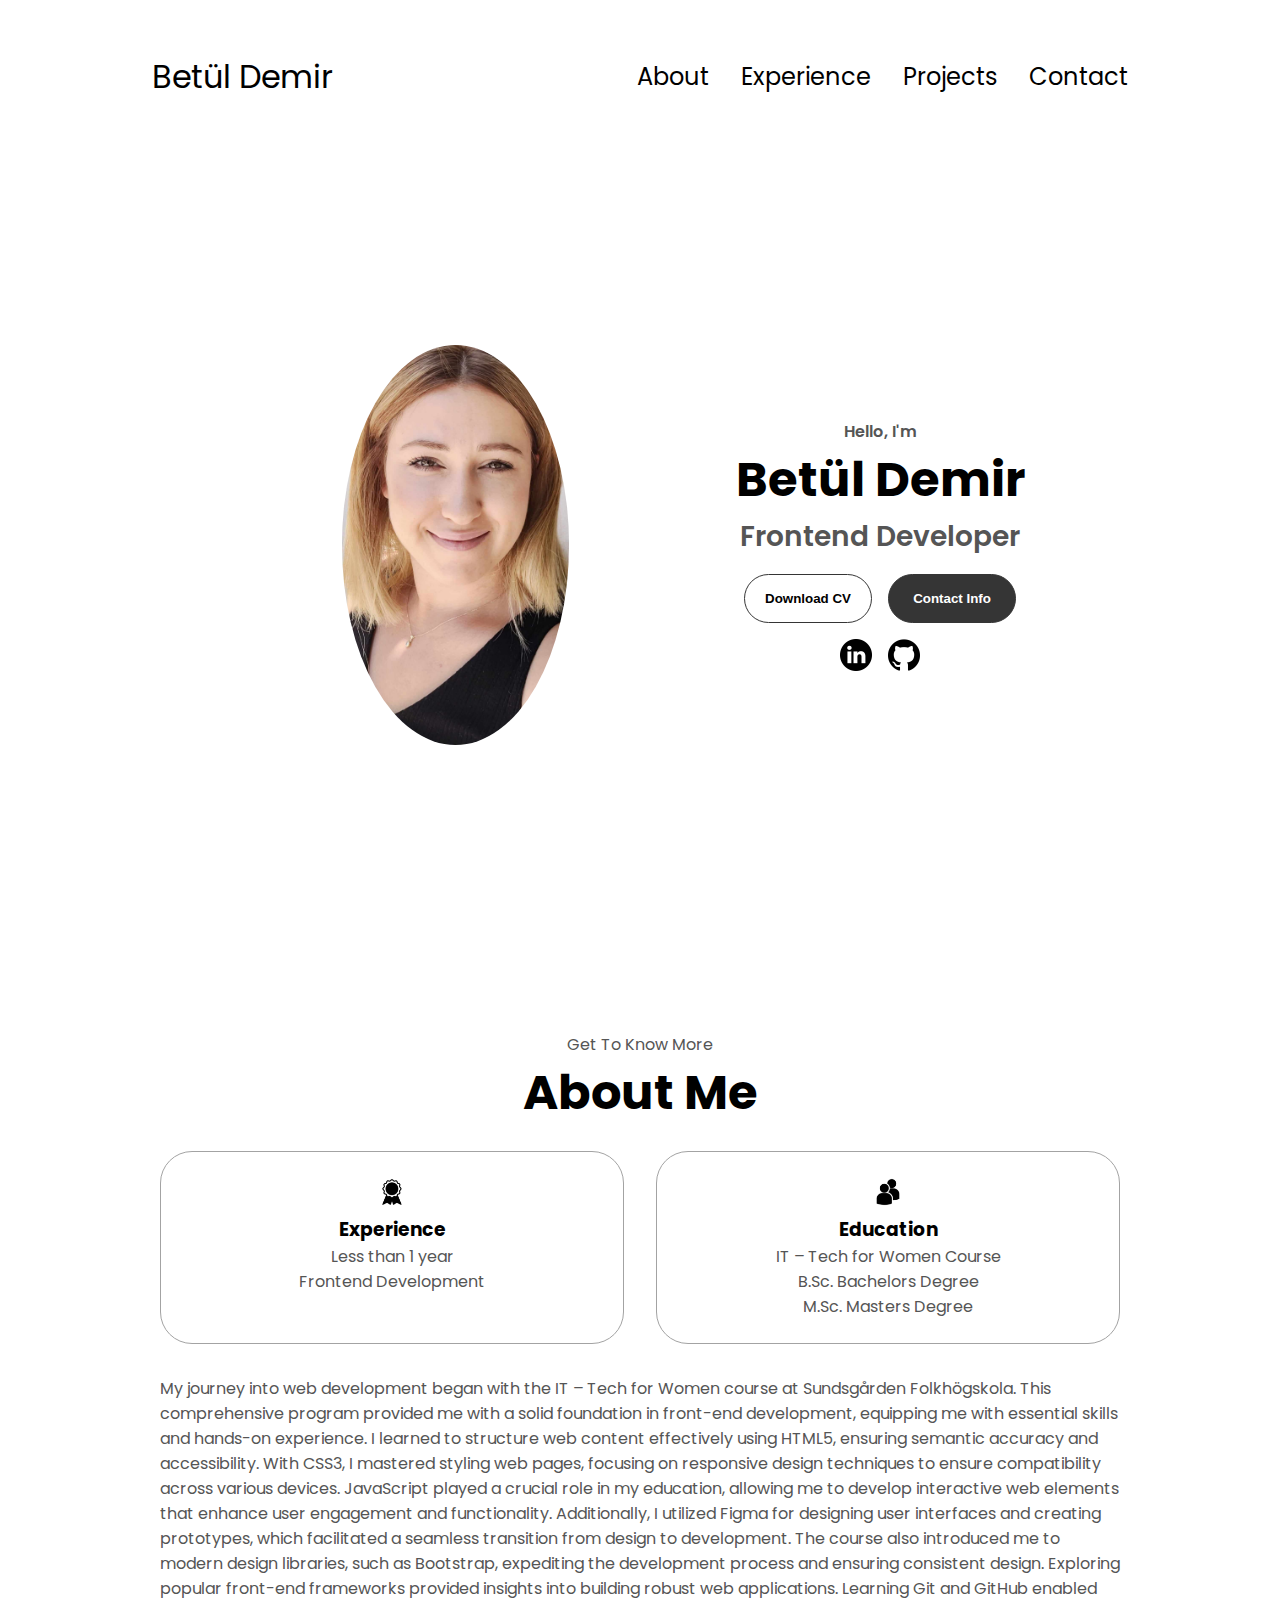
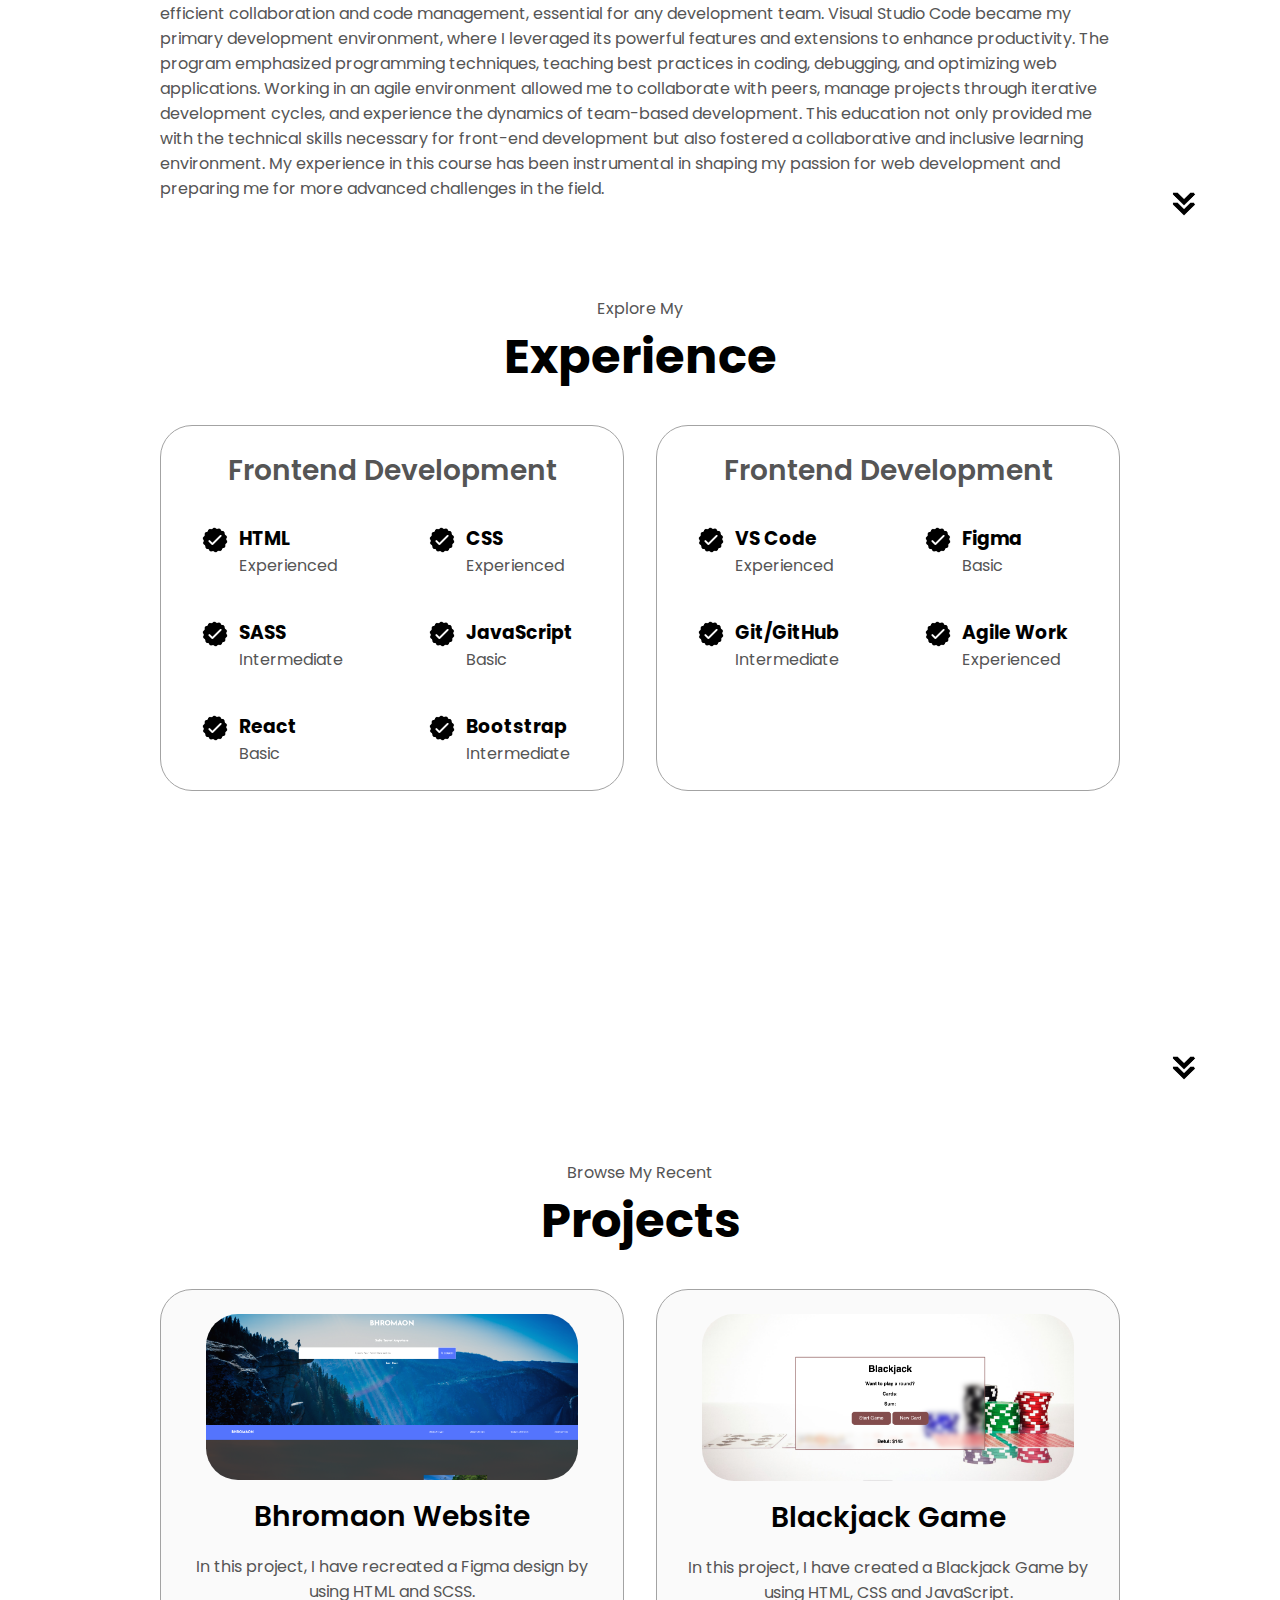
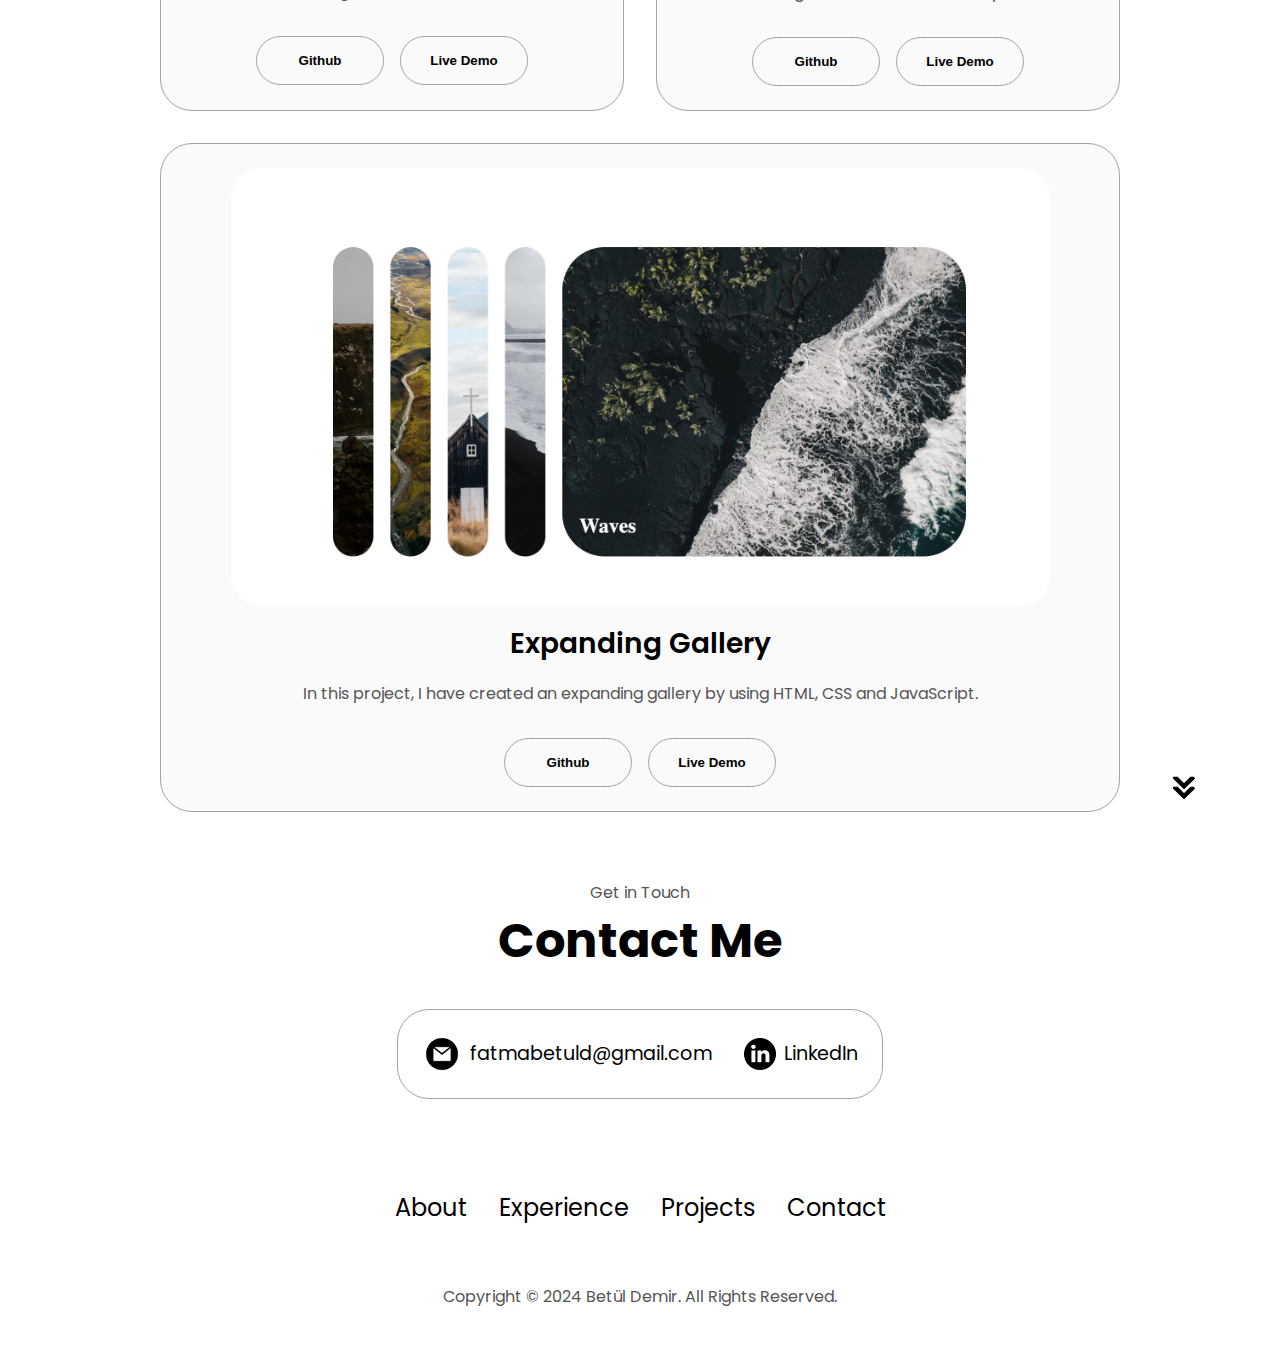
==== index.html @ a92071d5 "Added a favicon icon" ====
<!DOCTYPE html>
<html lang="en">
  <head>
    <meta charset="UTF-8" />
    <meta http-equiv="X-UA-Compatible" content="IE=edge" />
    <meta name="viewport" content="width=device-width, initial-scale=1.0" />
    <title>My Portfolio</title>
    <link rel="stylesheet" href="style.css" />
    <link rel="stylesheet" href="mediaqueries.css" />
    <link rel="shortcut icon" href="/assets/favicon.ico" type="image/x-icon">
  </head>
  <body>
    <nav id="desktop-nav">
      <div class="logo">Betül Demir</div>
      <div>
        <ul class="nav-links">
          <li><a href="#about">About</a></li>
          <li><a href="#experience">Experience</a></li>
          <li><a href="#projects">Projects</a></li>
          <li><a href="#contact">Contact</a></li>
        </ul>
      </div>
    </nav>
    <nav id="hamburger-nav">
      <div class="logo">Betül Demir</div>
      <div class="hamburger-menu">
        <div class="hamburger-icon" onclick="toggleMenu()">
          <span></span>
          <span></span>
          <span></span>
        </div>
        <div class="menu-links">
          <li><a href="#about" onclick="toggleMenu()">About</a></li>
          <li><a href="#experience" onclick="toggleMenu()">Experience</a></li>
          <li><a href="#projects" onclick="toggleMenu()">Projects</a></li>
          <li><a href="#contact" onclick="toggleMenu()">Contact</a></li>
        </div>
      </div>
    </nav>
    <section id="profile">
      <div class="section__pic-container">
        <img src="./assets/photo.jpg" alt="Betül Demir profile picture" />
      </div>
      <div class="section__text">
        <p class="section__text__p1">Hello, I'm</p>
        <h1 class="title">Betül Demir</h1>
        <p class="section__text__p2">Frontend Developer</p>
        <div class="btn-container">
          <button
            class="btn btn-color-2"
            onclick="window.open('./CV/index.html')"
          >
            Download CV
          </button>
          <button class="btn btn-color-1" onclick="location.href='#contact'">
            Contact Info
          </button>
        </div>
        <div id="socials-container">
          <img
            src="./assets/linkedin.png"
            alt="My LinkedIn profile"
            class="icon"
            onclick="location.href='https://linkedin.com/'"
          />
          <img
            src="./assets/github.png"
            alt="My Github profile"
            class="icon"
            onclick="location.href='https://github.com/FBetulDemir'"
          />
        </div>
      </div>
    </section>
    <section id="about">
      <p class="section__text__p1">Get To Know More</p>
      <h1 class="title">About Me</h1>
      <div class="section-container">
        <div class="about-details-container">
          <div class="about-containers">
            <div class="details-container">
              <img
                src="./assets/experience.png"
                alt="Experience icon"
                class="icon"
              />
              <h3>Experience</h3>
              <p>Less than 1 year <br />Frontend Development</p>
            </div>
            <div class="details-container">
              <img
                src="./assets/education.png"
                alt="Education icon"
                class="icon"
              />
              <h3>Education</h3>
              <p>IT – Tech for Women Course <br>B.Sc. Bachelors Degree<br />M.Sc. Masters Degree</p>
            </div>
          </div>
          <div class="text-container">
            <p>
              My journey into web development began with the IT – Tech for Women course at Sundsgården Folkhögskola. This comprehensive program provided me with a solid foundation in front-end development, equipping me with essential skills and hands-on experience. I learned to structure web content effectively using HTML5, ensuring semantic accuracy and accessibility. With CSS3, I mastered styling web pages, focusing on responsive design techniques to ensure compatibility across various devices.
              JavaScript played a crucial role in my education, allowing me to develop interactive web elements that enhance user engagement and functionality. Additionally, I utilized Figma for designing user interfaces and creating prototypes, which facilitated a seamless transition from design to development. The course also introduced me to modern design libraries, such as Bootstrap, expediting the development process and ensuring consistent design.
              Exploring popular front-end frameworks provided insights into building robust web applications. Learning Git and GitHub enabled efficient collaboration and code management, essential for any development team. Visual Studio Code became my primary development environment, where I leveraged its powerful features and extensions to enhance productivity.
              The program emphasized programming techniques, teaching best practices in coding, debugging, and optimizing web applications. Working in an agile environment allowed me to collaborate with peers, manage projects through iterative development cycles, and experience the dynamics of team-based development.
              This education not only provided me with the technical skills necessary for front-end development but also fostered a collaborative and inclusive learning environment. My experience in this course has been instrumental in shaping my passion for web development and preparing me for more advanced challenges in the field.
              
            </p>
          </div>
        </div>
      </div>
      <img
        src="./assets/arrow.png"
        alt="Arrow icon"
        class="icon arrow"
        onclick="location.href='#experience'"
      />
    </section>
    <section id="experience">
      <p class="section__text__p1">Explore My</p>
      <h1 class="title">Experience</h1>
      <div class="experience-details-container">
        <div class="about-containers">
          <div class="details-container">
            <h2 class="experience-sub-title">Frontend Development</h2>
            <div class="article-container">
              <article>
                <img
                  src="./assets/checkmark.png"
                  alt="Experience icon"
                  class="icon"
                />
                <div>
                  <h3>HTML</h3>
                  <p>Experienced</p>
                </div>
              </article>
              <article>
                <img
                  src="./assets/checkmark.png"
                  alt="Experience icon"
                  class="icon"
                />
                <div>
                  <h3>CSS</h3>
                  <p>Experienced</p>
                </div>
              </article>
              <article>
                <img
                  src="./assets/checkmark.png"
                  alt="Experience icon"
                  class="icon"
                />
                <div>
                  <h3>SASS</h3>
                  <p>Intermediate</p>
                </div>
              </article>
              <article>
                <img
                  src="./assets/checkmark.png"
                  alt="Experience icon"
                  class="icon"
                />
                <div>
                  <h3>JavaScript</h3>
                  <p>Basic</p>
                </div>
              </article>
              <article>
                <img
                  src="./assets/checkmark.png"
                  alt="Experience icon"
                  class="icon"
                />
                <div>
                  <h3>React</h3>
                  <p>Basic</p>
                </div>
              </article>
              <article>
                <img
                  src="./assets/checkmark.png"
                  alt="Experience icon"
                  class="icon"
                />
                <div>
                  <h3>Bootstrap</h3>
                  <p>Intermediate</p>
                </div>
              </article>
            </div>
          </div>
          <div class="details-container">
            <h2 class="experience-sub-title">Frontend Development</h2>
            <div class="article-container">
              <article>
                <img
                  src="./assets/checkmark.png"
                  alt="Experience icon"
                  class="icon"
                />
                <div>
                  <h3>VS Code</h3>
                  <p>Experienced</p>
                </div>
              </article>
              <article>
                <img
                  src="./assets/checkmark.png"
                  alt="Experience icon"
                  class="icon"
                />
                <div>
                  <h3>Figma</h3>
                  <p>Basic</p>
                </div>
              </article>
              <article>
                <img
                  src="./assets/checkmark.png"
                  alt="Experience icon"
                  class="icon"
                />
                <div>
                  <h3>Git/GitHub</h3>
                  <p>Intermediate</p>
                </div>
              </article>
              <article>
                <img
                  src="./assets/checkmark.png"
                  alt="Experience icon"
                  class="icon"
                />
                <div>
                  <h3>Agile Work</h3>
                  <p>Experienced</p>
                </div>
              </article>
            </div>
          </div>
        </div>
      </div>
      <img
        src="./assets/arrow.png"
        alt="Arrow icon"
        class="icon arrow"
        onclick="location.href='#projects'"
      />
    </section>
    <section id="projects">
      <p class="section__text__p1">Browse My Recent</p>
      <h1 class="title">Projects</h1>
      <div class="experience-details-container">
        <div class="about-containers">
          <div class="details-container color-container">
            <div class="article-container">
              <img
                src="./assets/project_1.png"
                alt="Project 1"
                class="project-img"
              />
            </div>
            <h2 class="experience-sub-title project-title">Bhromaon Website</h2>
            <p class="project-description">In this project, I have recreated a Figma design by using HTML and SCSS.</p>
            <div class="btn-container">
              <button
                class="btn btn-color-2 project-btn"
                onclick="location.href='https://github.com/FBetulDemir/bhromaon_website.git '"
              >
                Github
              </button>
              <button
                class="btn btn-color-2 project-btn"
                onclick="location.href='https://fbetuldemir.github.io/bhromaon_website/'"
              >
                Live Demo
              </button>
            </div>
          </div>
          <div class="details-container color-container">
            <div class="article-container">
              <img
                src="./assets/project_2.png"
                alt="Project 2"
                class="project-img"
              />
            </div>
            <h2 class="experience-sub-title project-title">Blackjack Game</h2>
            <p class="project-description">In this project, I have created a Blackjack Game by using HTML, CSS and JavaScript.</p>
            <div class="btn-container">
              <button
                class="btn btn-color-2 project-btn"
                onclick="location.href='https://github.com/FBetulDemir/blackjack_game.git'"
              >
                Github
              </button>
              <button
                class="btn btn-color-2 project-btn"
                onclick="location.href='https://fbetuldemir.github.io/blackjack_game/'"
              >
                Live Demo
              </button>
            </div>
          </div>
          <div class="details-container color-container">
            <div class="article-container">
              <img
                src="./assets/project_3.png"
                alt="Project 3"
                class="project-img"
              />
            </div>
            <h2 class="experience-sub-title project-title">Expanding Gallery</h2>
            <p class="project-description">In this project, I have created an expanding gallery by using HTML, CSS and JavaScript.</p>
            <div class="btn-container">
              <button
                class="btn btn-color-2 project-btn"
                onclick="location.href='https://github.com/FBetulDemir/expanding_gallery.git'"
              >
                Github
              </button>
              <button
                class="btn btn-color-2 project-btn"
                onclick="location.href='https://fbetuldemir.github.io/expanding_gallery/'"
              >
                Live Demo
              </button>
            </div>
          </div>
        </div>
      </div>
      <img
        src="./assets/arrow.png"
        alt="Arrow icon"
        class="icon arrow"
        onclick="location.href='#contact'"
      />
    </section>
    <section id="contact">
      <p class="section__text__p1">Get in Touch</p>
      <h1 class="title">Contact Me</h1>
      <div class="contact-info-upper-container">
        <div class="contact-info-container">
          <img
            src="./assets/email.png"
            alt="Email icon"
            class="icon contact-icon email-icon"
          />
          <p><a href="mailto:examplemail@gmail.com">fatmabetuld@gmail.com</a></p>
        </div>
        <div class="contact-info-container">
          <img
            src="./assets/linkedin.png"
            alt="LinkedIn icon"
            class="icon contact-icon"
          />
          <p><a href="https://www.linkedin.com">LinkedIn</a></p>
        </div>
      </div>
    </section>
    <footer>
      <nav>
        <div class="nav-links-container">
          <ul class="nav-links">
            <li><a href="#about">About</a></li>
            <li><a href="#experience">Experience</a></li>
            <li><a href="#projects">Projects</a></li>
            <li><a href="#contact">Contact</a></li>
          </ul>
        </div>
      </nav>
      <p>Copyright &#169; 2024 Betül Demir. All Rights Reserved.</p>
    </footer>
    <script src="script.js"></script>
  </body>
</html>
---- style.css ----
/* GENERAL */

@import url("https://fonts.googleapis.com/css2?family=Poppins:wght@300;400;500;600&display=swap");

* {
  margin: 0;
  padding: 0;
}

body {
  font-family: "Poppins", sans-serif;
}

html {
  scroll-behavior: smooth;
}

p {
  color: rgb(85, 85, 85);
}

/* TRANSITION */

a,
.btn {
  transition: all 300ms ease;
}

/* DESKTOP NAV */

nav,
.nav-links {
  display: flex;
}

nav {
  justify-content: space-around;
  align-items: center;
  height: 17vh;
}

.nav-links {
  gap: 2rem;
  list-style: none;
  font-size: 1.5rem;
}

a {
  color: black;
  text-decoration: none;
  text-decoration-color: white;
}

a:hover {
  color: grey;
  text-decoration: underline;
  text-underline-offset: 1rem;
  text-decoration-color: rgb(181, 181, 181);
}

.logo {
  font-size: 2rem;
}

.logo:hover {
  cursor: default;
}

/* HAMBURGER MENU */

#hamburger-nav {
  display: none;
}

.hamburger-menu {
  position: relative;
  display: inline-block;
}

.hamburger-icon {
  display: flex;
  flex-direction: column;
  justify-content: space-between;
  height: 24px;
  width: 30px;
  cursor: pointer;
}

.hamburger-icon span {
  width: 100%;
  height: 2px;
  background-color: black;
  transition: all 0.3 ease-in-out;
}

.menu-links {
  position: absolute;
  top: 100%;
  right: 0;
  background-color: white;
  width: fit-content;
  max-height: 0;
  overflow: hidden;
  transition: all 0.3 ease-in-out;
}

.menu-links a {
  display: block;
  padding: 10px;
  text-align: center;
  font-size: 1.5rem;
  color: black;
  text-decoration: none;
  transition: all 0.3 ease-in-out;
}

.menu-links li {
  list-style: none;
}

.menu-links.open {
  max-height: 300px;
}

.hamburger-icon.open span:first-child {
  transform: rotate(45deg) translate(10px, 5px);
}

.hamburger-icon.open span:nth-child(2) {
  opacity: 0;
}

.hamburger-icon.open span:last-child {
  transform: rotate(-45deg) translate(10px, -5px);
}

.hamburger-icon span:first-child {
  transform: none;
}

.hamburger-icon span:first-child {
  opacity: 1;
}

.hamburger-icon span:first-child {
  transform: none;
}

/* SECTIONS */

section {
  padding-top: 4vh;
  height: 96vh;
  margin: 0 10rem;
  box-sizing: border-box;
  min-height: fit-content;
}

.section-container {
  display: flex;
}

/* PROFILE SECTION */

#profile {
  display: flex;
  justify-content: center;
  gap: 5rem;
  height: 80vh;
}

.section__pic-container{
  display: flex;
  justify-content: center;
  height: 400px;
  width: 400px;
  margin: auto 0;
}
.section__pic-container img{
  border-radius: 50%;
}

.section__text {
  align-self: center;
  text-align: center;
}

.section__text p {
  font-weight: 600;
}

.section__text__p1 {
  text-align: center;
}

.section__text__p2 {
  font-size: 1.75rem;
  margin-bottom: 1rem;
}

.title {
  font-size: 3rem;
  text-align: center;
}

#socials-container {
  display: flex;
  justify-content: center;
  margin-top: 1rem;
  gap: 1rem;
}

/* ICONS */

.icon {
  cursor: pointer;
  height: 2rem;
}

/* BUTTONS */

.btn-container {
  display: flex;
  justify-content: center;
  gap: 1rem;
}

.btn {
  font-weight: 600;
  transition: all 300ms ease;
  padding: 1rem;
  width: 8rem;
  border-radius: 2rem;
}

.btn-color-1,
.btn-color-2 {
  border: rgb(53, 53, 53) 0.1rem solid;
}

.btn-color-1:hover,
.btn-color-2:hover {
  cursor: pointer;
}

.btn-color-1,
.btn-color-2:hover {
  background: rgb(53, 53, 53);
  color: white;
}

.btn-color-1:hover {
  background: rgb(0, 0, 0);
}

.btn-color-2 {
  background: none;
}

.btn-color-2:hover {
  border: rgb(255, 255, 255) 0.1rem solid;
}

.btn-container {
  gap: 1rem;
}

/* ABOUT SECTION */

#about {
  position: relative;
}

.about-containers {
  gap: 2rem;
  margin-bottom: 2rem;
  margin-top: 2rem;
}

.about-details-container {
  justify-content: center;
  flex-direction: column;
}

.about-containers,
.about-details-container {
  display: flex;
}

.about-pic {
  border-radius: 2rem;
}

.arrow {
  position: absolute;
  right: -5rem;
  bottom: 2.5rem;
}

.details-container {
  padding: 1.5rem;
  flex: 1;
  background: white;
  border-radius: 2rem;
  border: rgb(53, 53, 53) 0.1rem solid;
  border-color: rgb(163, 163, 163);
  text-align: center;
}

.section-container {
  gap: 4rem;
  height: 80%;
}

.section__pic-container {
  height: 400px;
  width: 400px;
  margin: auto 0;
}

/* EXPERIENCE SECTION */

#experience {
  position: relative;
}

.experience-sub-title {
  color: rgb(85, 85, 85);
  font-weight: 600;
  font-size: 1.75rem;
  margin-bottom: 2rem;
}

.experience-details-container {
  display: flex;
  justify-content: center;
  flex-direction: column;
}

.article-container {
  display: flex;
  text-align: initial;
  flex-wrap: wrap;
  flex-direction: row;
  gap: 2.5rem;
  justify-content: space-around;
}

article {
  display: flex;
  width: 10rem;
  gap: 0.5rem;
}

article .icon {
  cursor: default;
}

/* PROJECTS SECTION */

#projects {
  position: relative;
}

.project-description{
  margin-bottom: 2rem;
}

.color-container {
  border-color: rgb(163, 163, 163);
  background: rgb(250, 250, 250);
}

.project-img {
  border-radius: 2rem;
  width: 90%;
  height: 90%;
}

.project-title {
  margin: 1rem;
  color: black;
}

.project-btn {
  color: black;
  border-color: rgb(163, 163, 163);
}

/* CONTACT */

#contact {
  display: flex;
  justify-content: center;
  flex-direction: column;
  height: 70vh;
}

.contact-info-upper-container {
  display: flex;
  justify-content: center;
  border-radius: 2rem;
  border: rgb(53, 53, 53) 0.1rem solid;
  border-color: rgb(163, 163, 163);
  background: (250, 250, 250);
  margin: 2rem auto;
  padding: 0.5rem;
}

.contact-info-container {
  display: flex;
  align-items: center;
  justify-content: center;
  gap: 0.5rem;
  margin: 1rem;
}

.contact-info-container p {
  font-size: larger;
}

.contact-icon {
  cursor: default;
}

.email-icon {
  height: 2.5rem;
}

/* FOOTER SECTION */

footer {
  height: 26vh;
  margin: 0 1rem;
}

footer p {
  text-align: center;
}
---- mediaqueries.css ----
@media screen and (max-width: 1400px) {
  #profile {
    height: 83vh;
    margin-bottom: 6rem;
  }
  .about-containers {
    flex-wrap: wrap;
  }
  #contact,
  #projects {
    height: fit-content;
  }
}

@media screen and (max-width: 1200px) {
  #desktop-nav {
    display: none;
  }
  #hamburger-nav {
    display: flex;
  }
  #experience,
  .experience-details-container {
    margin-top: 2rem;
  }
  #profile,
  .section-container {
    display: block;
  }
  .arrow {
    display: none;
  }
  section,
  .section-container {
    height: fit-content;
  }
  section {
    margin: 0 5%;
  }
  .section__pic-container {
    width: 275px;
    height: 275px;
    margin: 0 auto 2rem;
  }
  .about-containers {
    margin-top: 0;
  }
}

@media screen and (max-width: 600px) {
  #contact,
  footer {
    height: 40vh;
  }
  #profile {
    height: 83vh;
    margin-bottom: 0;
  }
  article {
    font-size: 1rem;
  }
  footer nav {
    height: fit-content;
    margin-bottom: 2rem;
  }
  .about-containers,
  .contact-info-upper-container,
  .btn-container {
    flex-wrap: wrap;
  }
  .contact-info-container {
    margin: 0;
  }
  .contact-info-container p,
  .nav-links li a {
    font-size: 1rem;
  }
  .experience-sub-title {
    font-size: 1.25rem;
  }
  .logo {
    font-size: 1.5rem;
  }
  .nav-links {
    flex-direction: column;
    gap: 0.5rem;
    text-align: center;
  }
  .section__pic-container {
    width: auto;
    height: 46vw;
    justify-content: center;
  }
  .section__text__p2 {
    font-size: 1.25rem;
  }
  .title {
    font-size: 2rem;
  }
  .text-container {
    text-align: justify;
  }
}
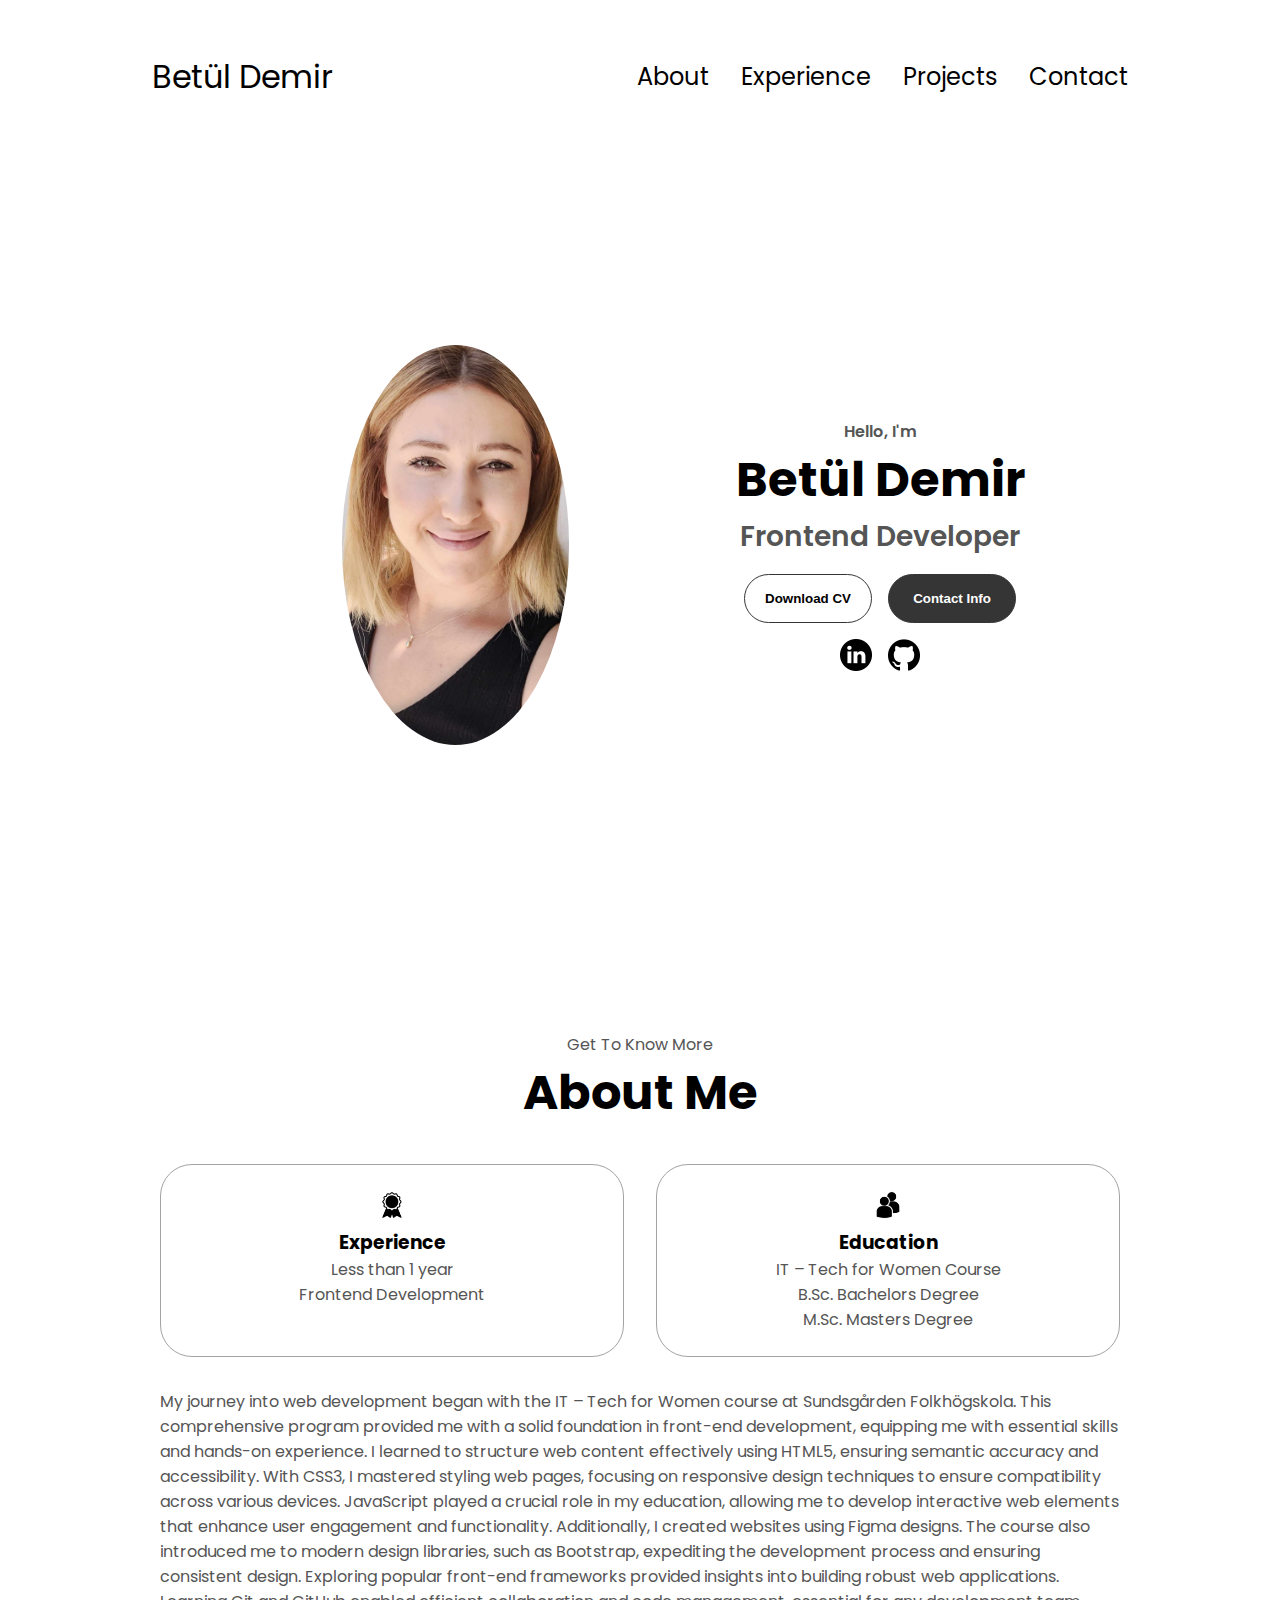
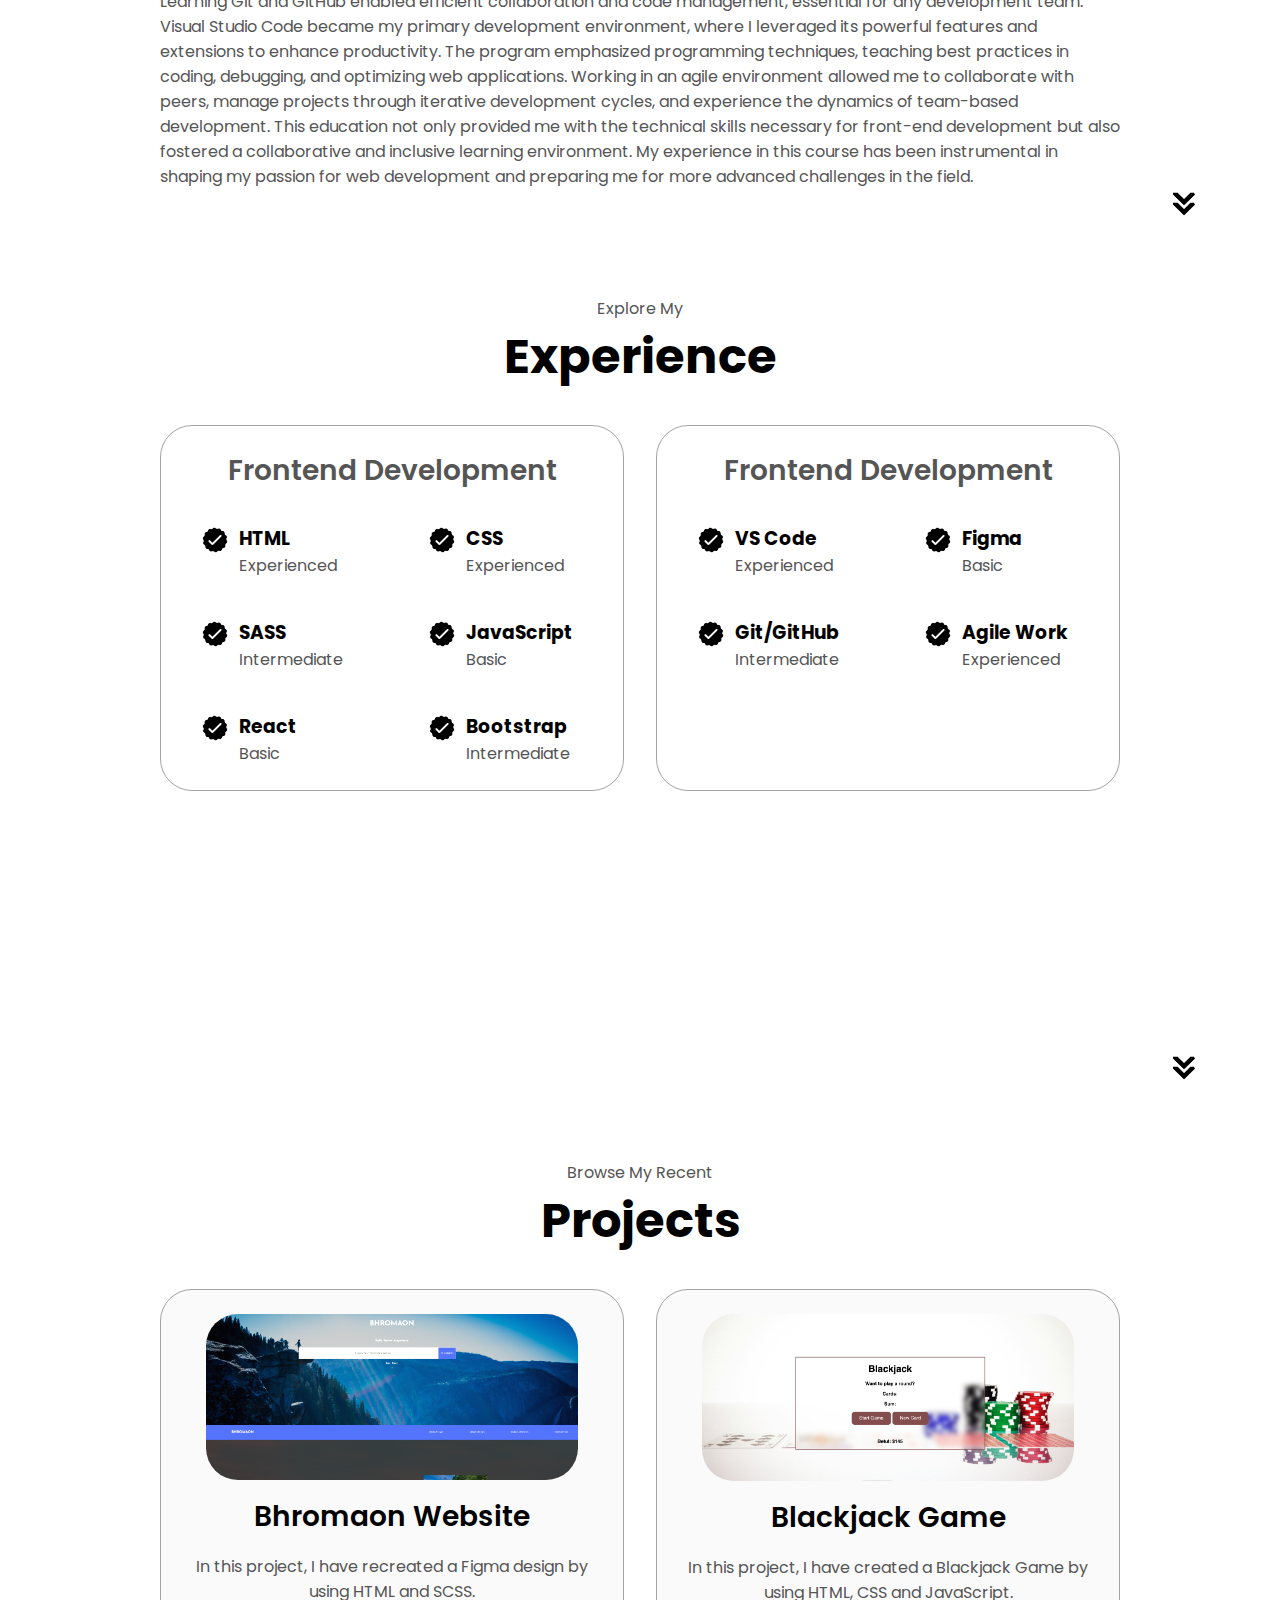
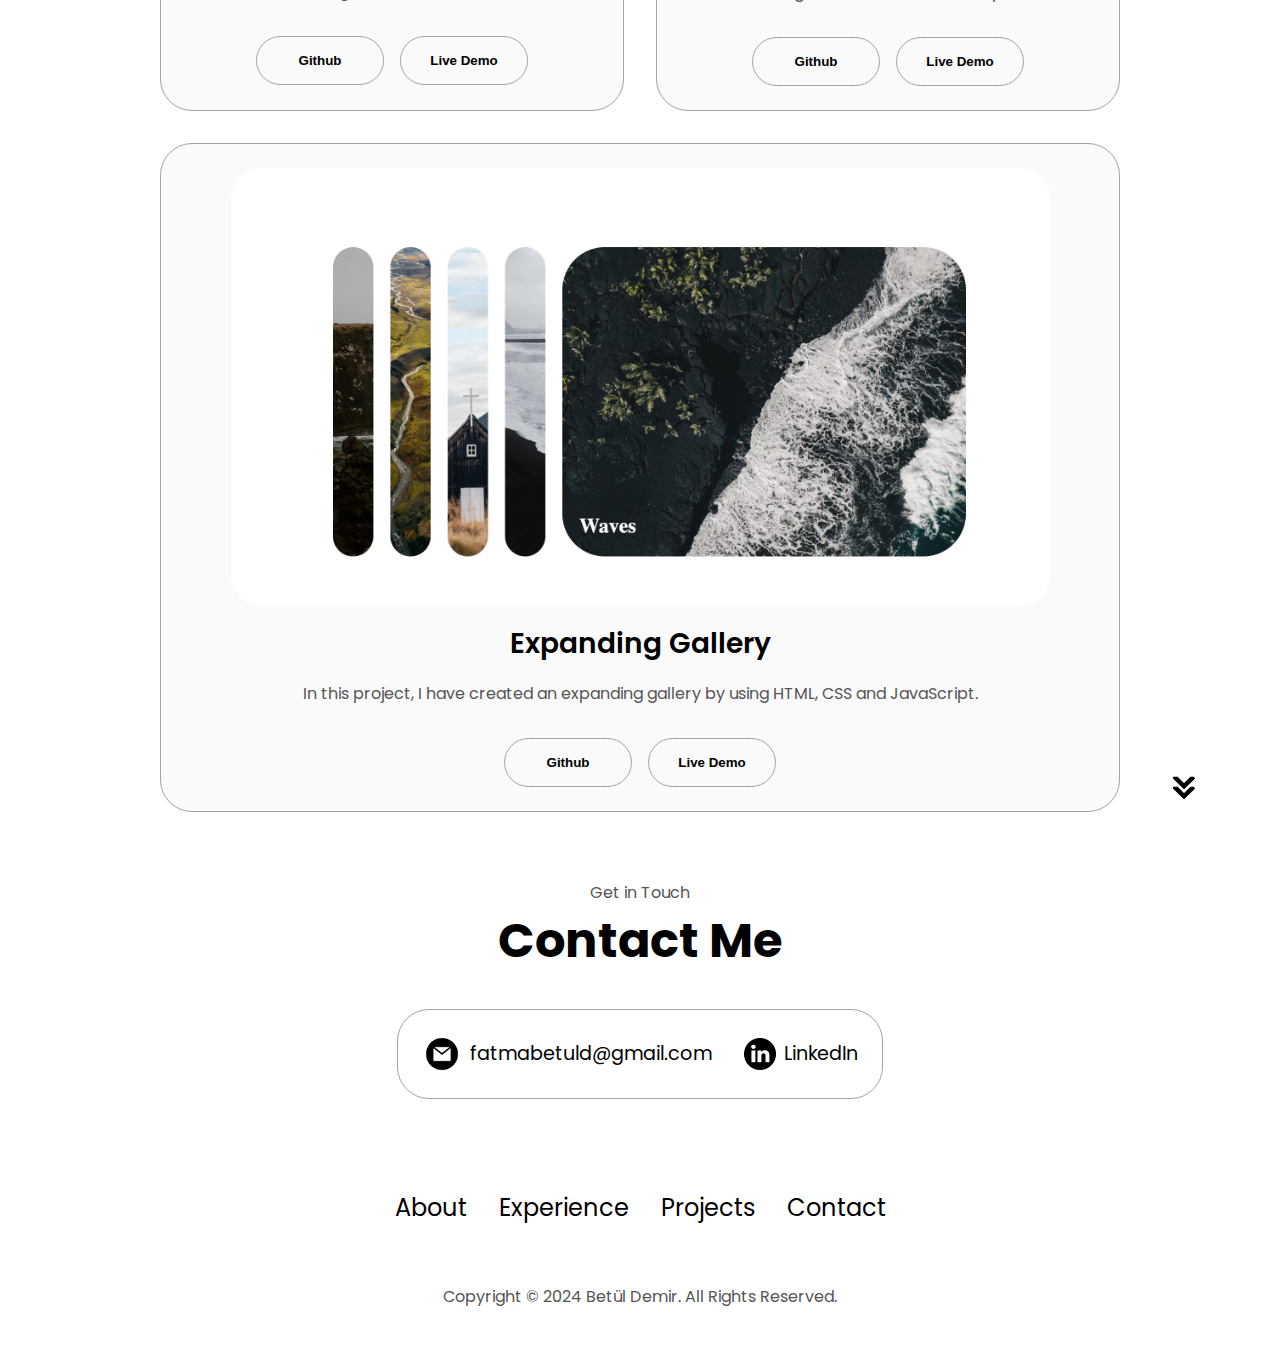
==== commit 8affd466: "Updated the about me text" ====
--- a/index.html
+++ b/index.html
@@ -100,7 +100,7 @@
           <div class="text-container">
             <p>
               My journey into web development began with the IT – Tech for Women course at Sundsgården Folkhögskola. This comprehensive program provided me with a solid foundation in front-end development, equipping me with essential skills and hands-on experience. I learned to structure web content effectively using HTML5, ensuring semantic accuracy and accessibility. With CSS3, I mastered styling web pages, focusing on responsive design techniques to ensure compatibility across various devices.
-              JavaScript played a crucial role in my education, allowing me to develop interactive web elements that enhance user engagement and functionality. Additionally, I utilized Figma for designing user interfaces and creating prototypes, which facilitated a seamless transition from design to development. The course also introduced me to modern design libraries, such as Bootstrap, expediting the development process and ensuring consistent design.
+              JavaScript played a crucial role in my education, allowing me to develop interactive web elements that enhance user engagement and functionality. Additionally, I created websites using Figma designs. The course also introduced me to modern design libraries, such as Bootstrap, expediting the development process and ensuring consistent design.
               Exploring popular front-end frameworks provided insights into building robust web applications. Learning Git and GitHub enabled efficient collaboration and code management, essential for any development team. Visual Studio Code became my primary development environment, where I leveraged its powerful features and extensions to enhance productivity.
               The program emphasized programming techniques, teaching best practices in coding, debugging, and optimizing web applications. Working in an agile environment allowed me to collaborate with peers, manage projects through iterative development cycles, and experience the dynamics of team-based development.
               This education not only provided me with the technical skills necessary for front-end development but also fostered a collaborative and inclusive learning environment. My experience in this course has been instrumental in shaping my passion for web development and preparing me for more advanced challenges in the field.
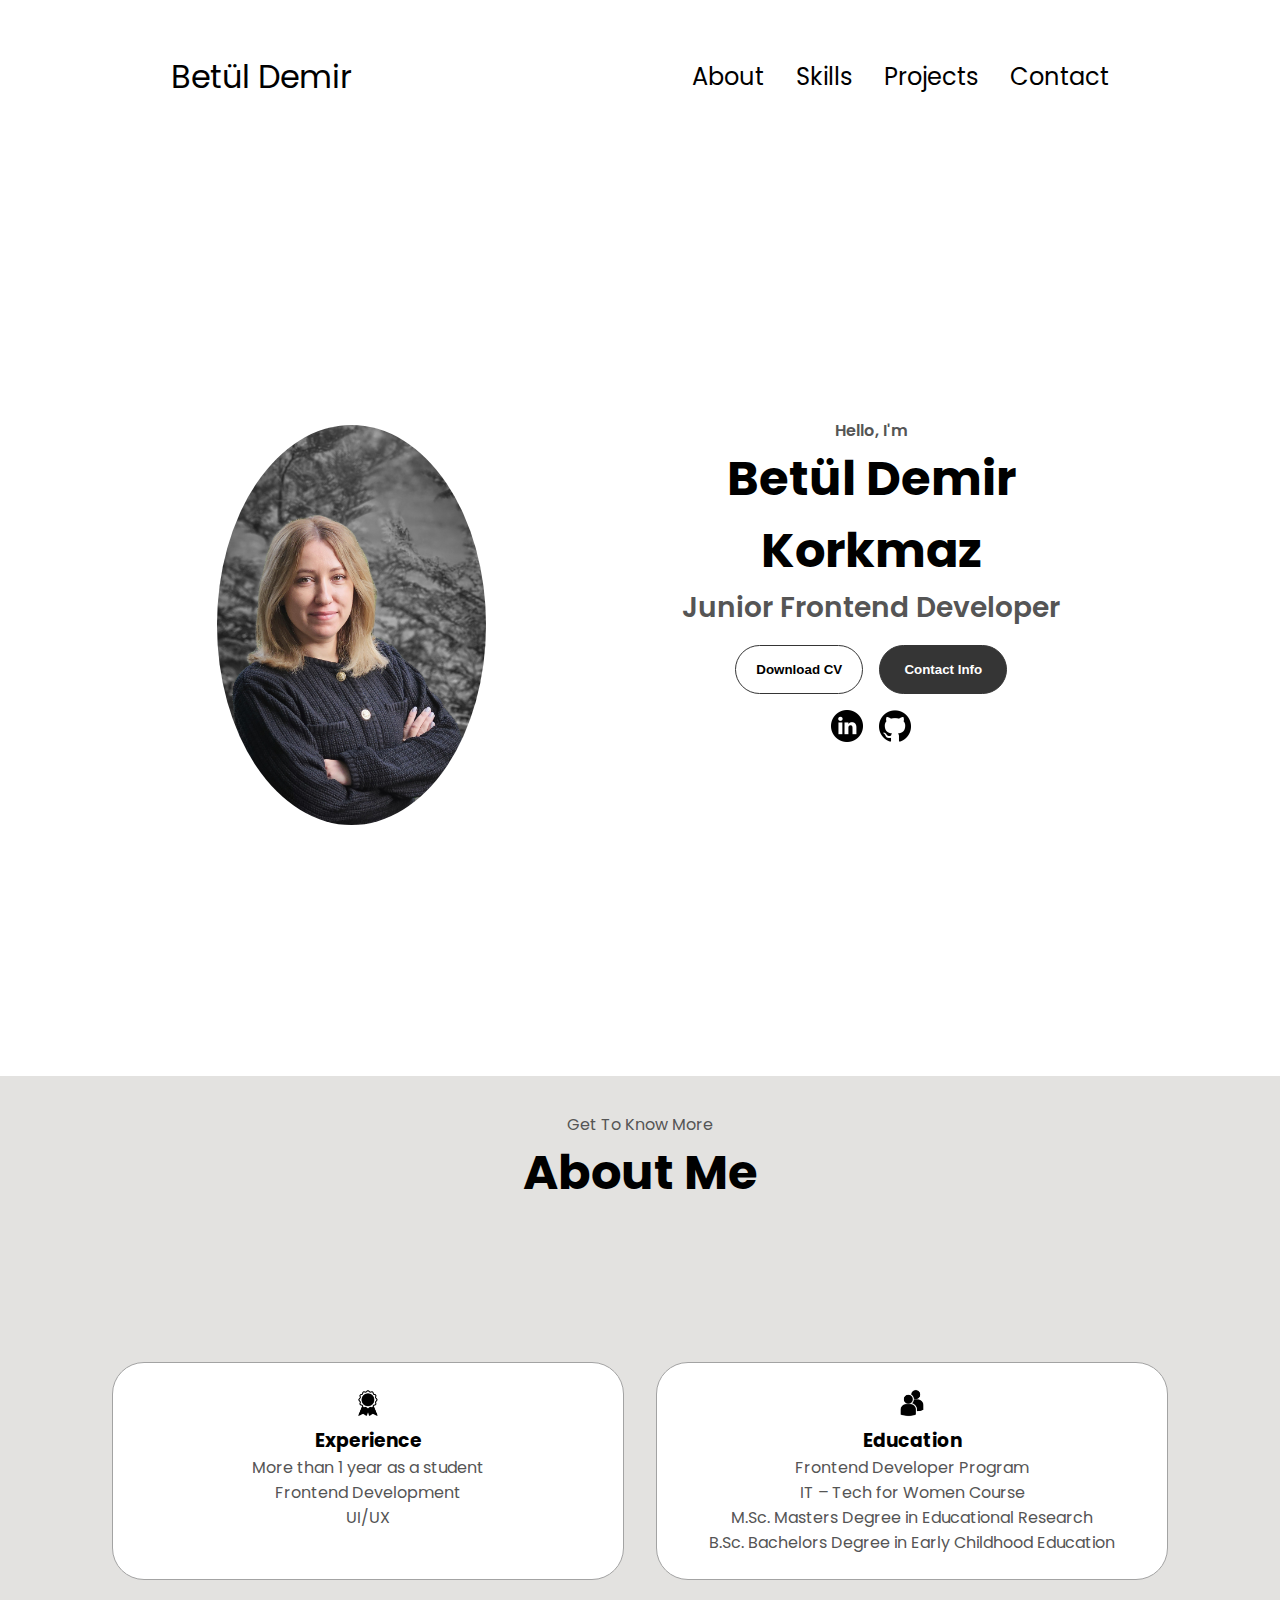
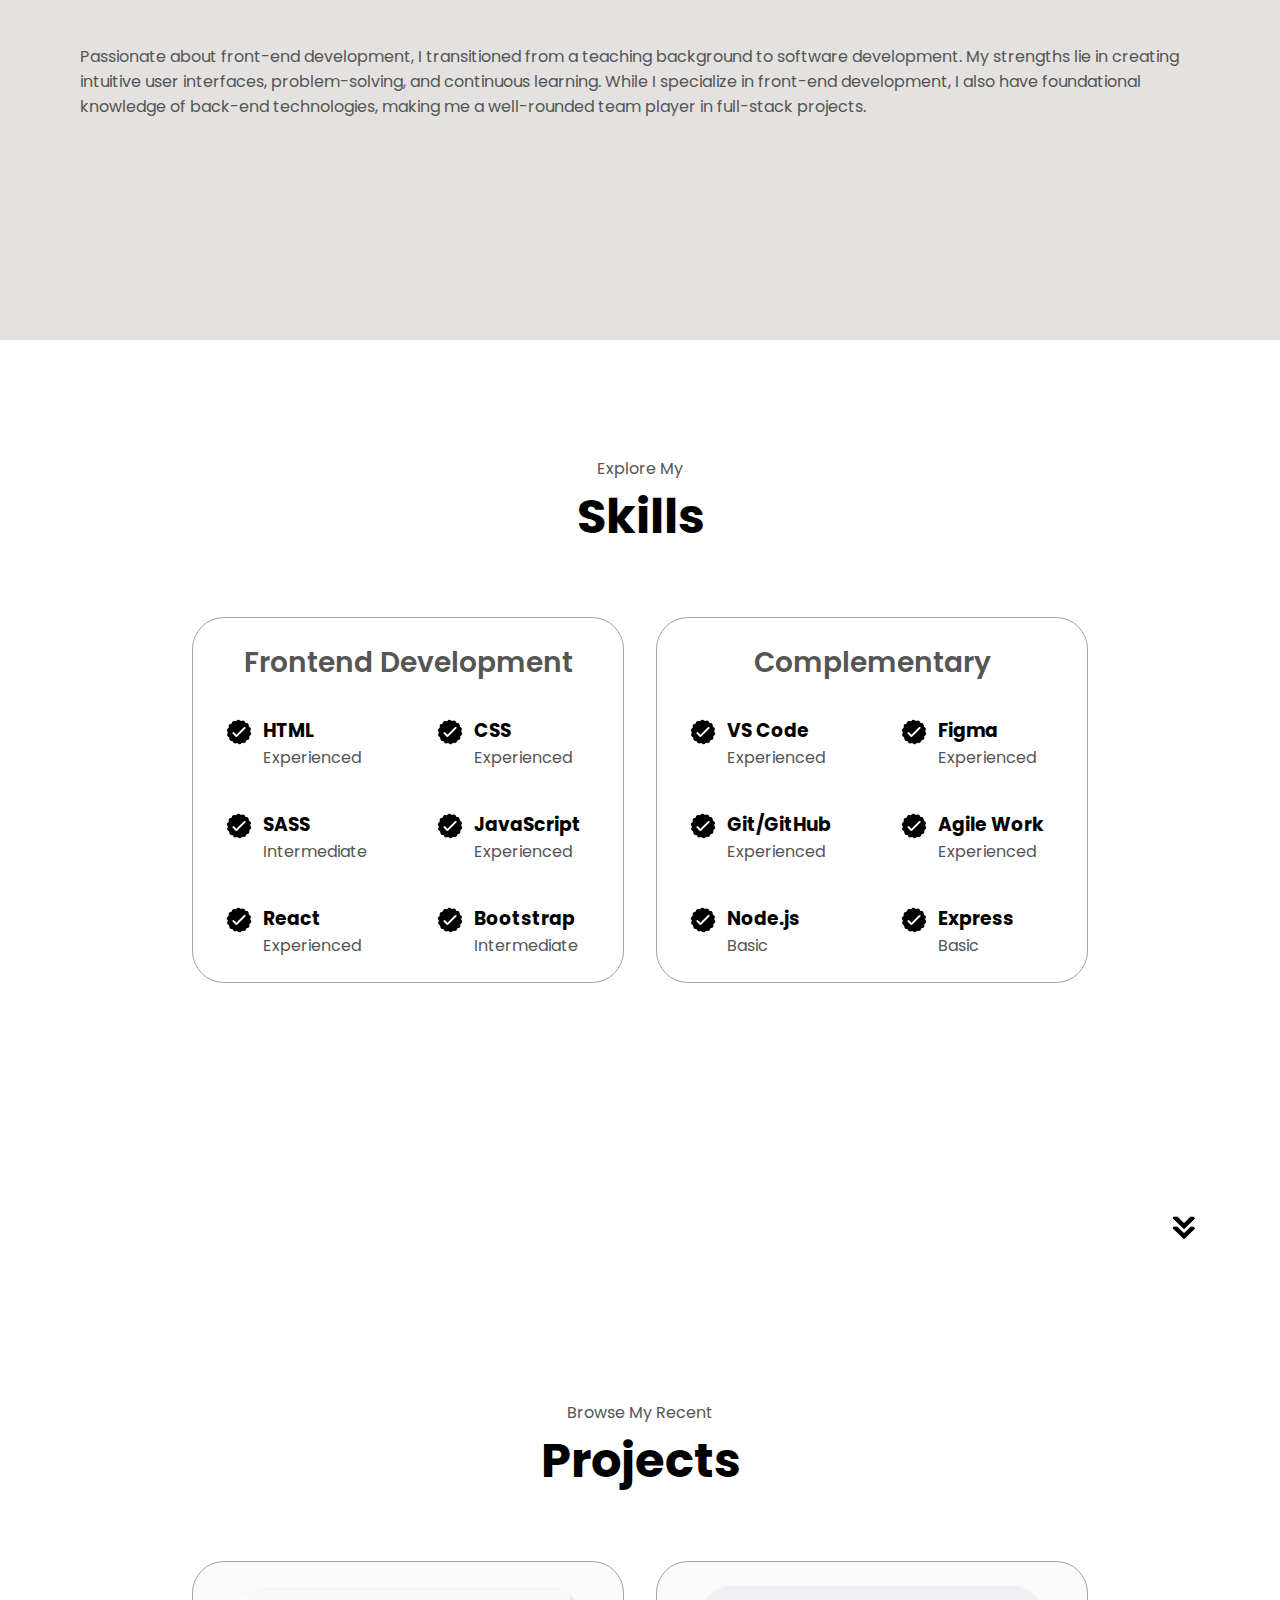
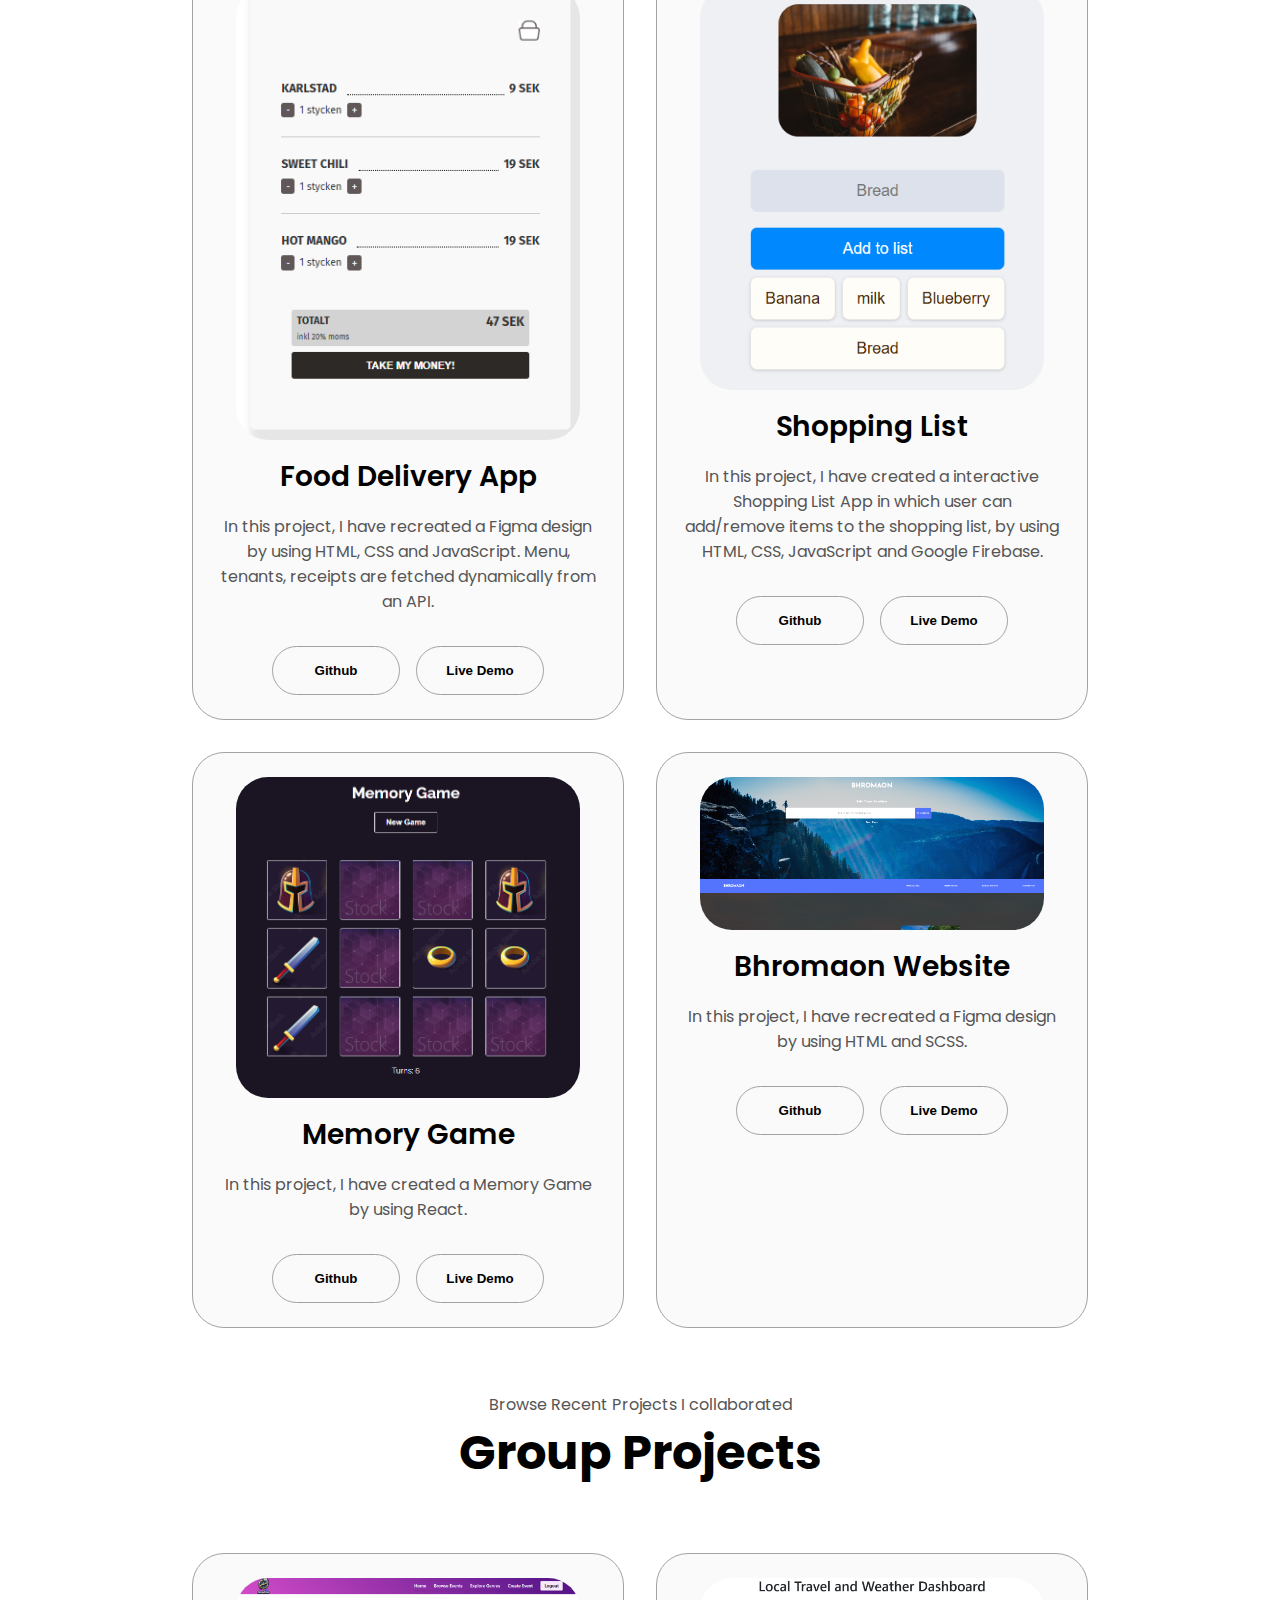
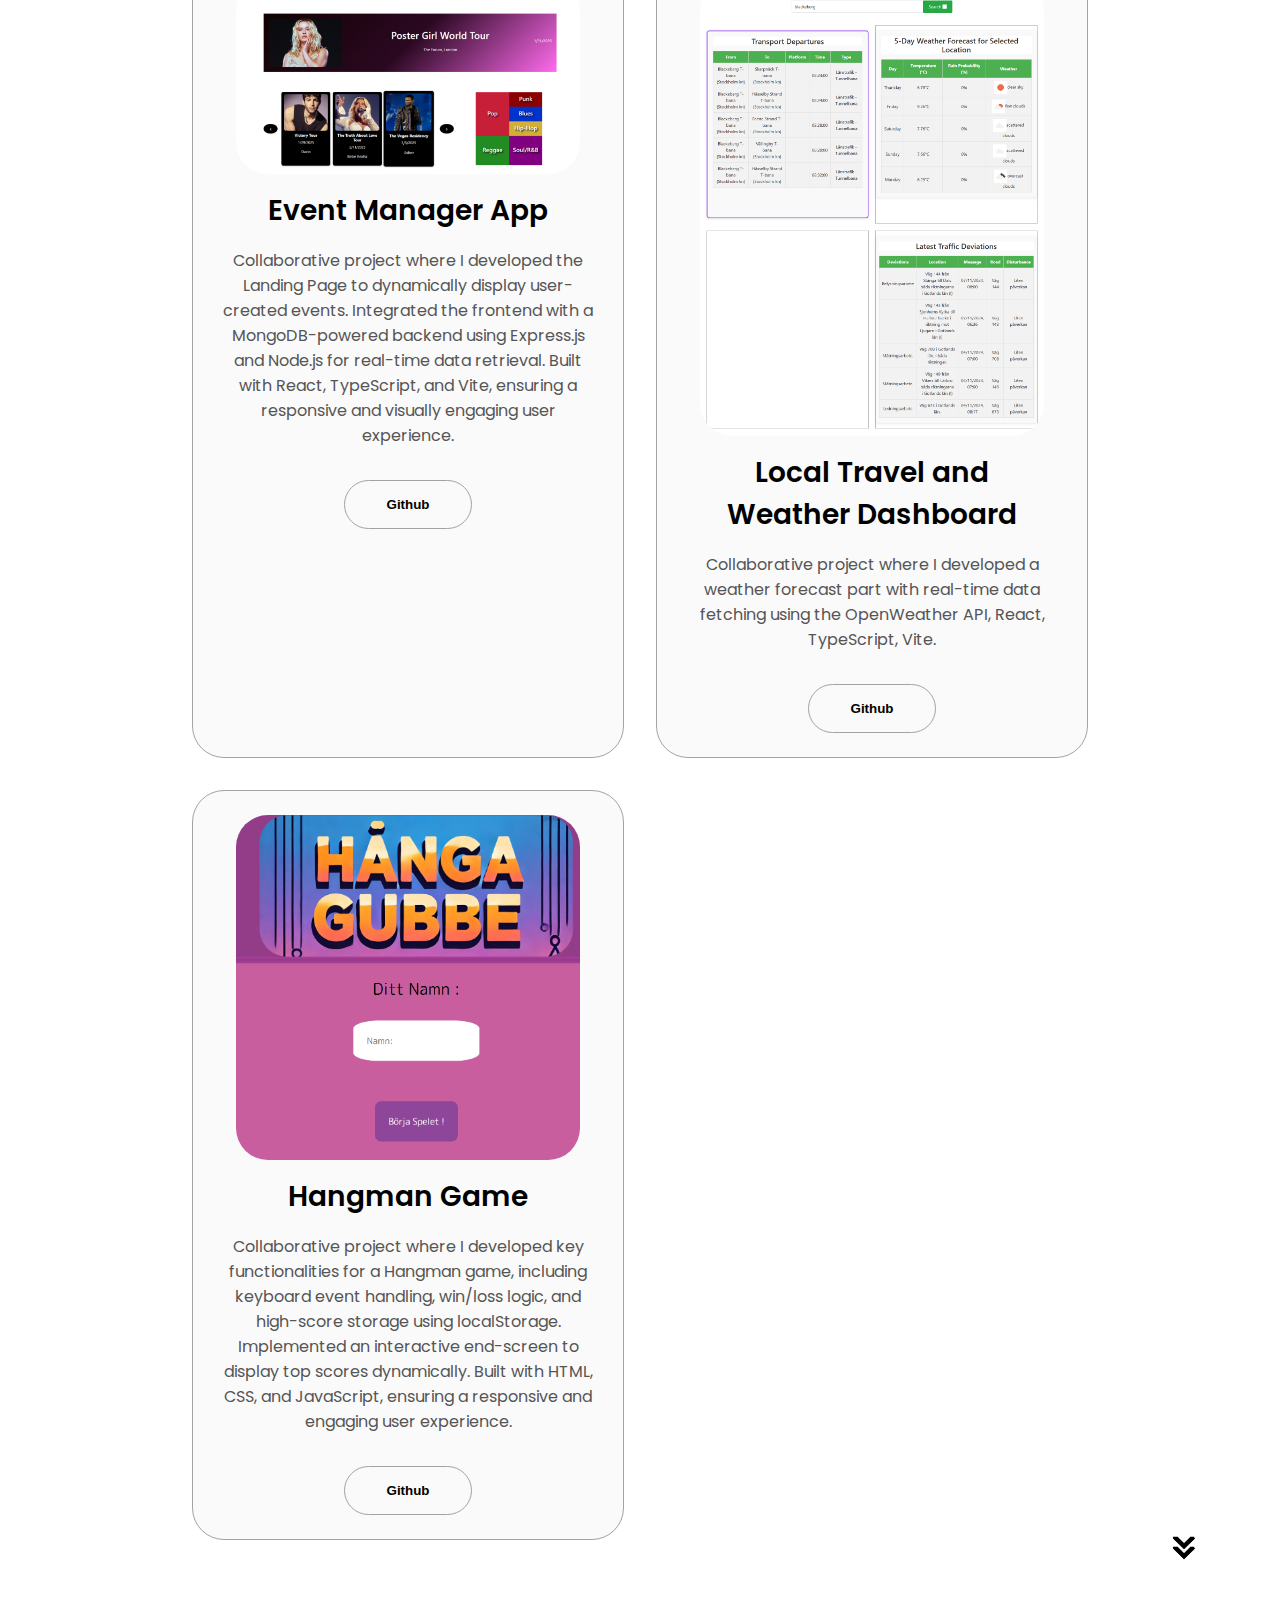
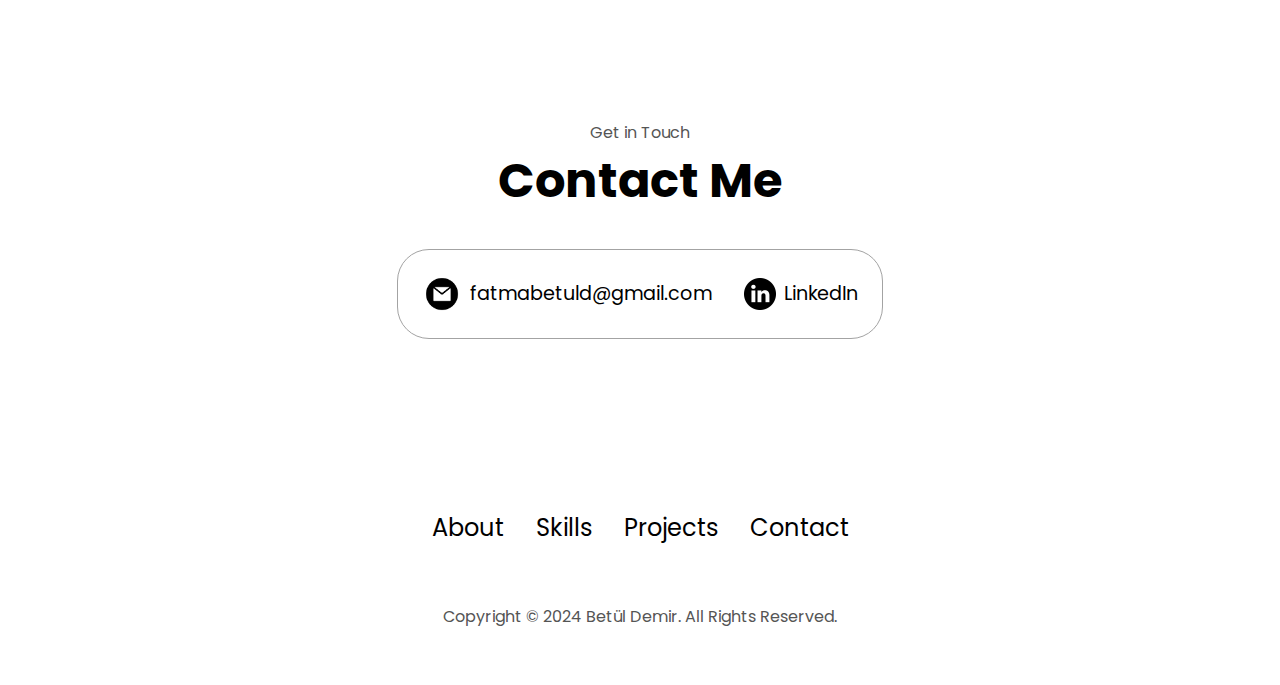
==== commit 3c070aef: "Updated portfolio" ====
--- a/index.html
+++ b/index.html
@@ -15,7 +15,7 @@
       <div>
         <ul class="nav-links">
           <li><a href="#about">About</a></li>
-          <li><a href="#experience">Experience</a></li>
+          <li><a href="#experience">Skills</a></li>
           <li><a href="#projects">Projects</a></li>
           <li><a href="#contact">Contact</a></li>
         </ul>
@@ -39,16 +39,16 @@
     </nav>
     <section id="profile">
       <div class="section__pic-container">
-        <img src="./assets/photo.jpg" alt="Betül Demir profile picture" />
+        <img src="./assets/profile.jpg" alt="Betül Demir profile picture" />
       </div>
       <div class="section__text">
         <p class="section__text__p1">Hello, I'm</p>
-        <h1 class="title">Betül Demir</h1>
-        <p class="section__text__p2">Frontend Developer</p>
+        <h1 class="title">Betül Demir Korkmaz</h1>
+        <p class="section__text__p2">Junior Frontend Developer</p>
         <div class="btn-container">
           <button
             class="btn btn-color-2"
-            onclick="window.open('./CV/index.html')"
+            onclick="window.open('./assets/betul-demir-CV.pdf')"
           >
             Download CV
           </button>
@@ -85,7 +85,7 @@
                 class="icon"
               />
               <h3>Experience</h3>
-              <p>Less than 1 year <br />Frontend Development</p>
+              <p>More than 1 year as a student<br />Frontend Development <br> UI/UX</p>
             </div>
             <div class="details-container">
               <img
@@ -94,17 +94,15 @@
                 class="icon"
               />
               <h3>Education</h3>
-              <p>IT – Tech for Women Course <br>B.Sc. Bachelors Degree<br />M.Sc. Masters Degree</p>
+              <p>Frontend Developer Program <br>IT – Tech for Women Course<br />M.Sc. Masters Degree in Educational Research<br>B.Sc. Bachelors Degree in Early Childhood Education</p>
             </div>
           </div>
           <div class="text-container">
             <p>
-              My journey into web development began with the IT – Tech for Women course at Sundsgården Folkhögskola. This comprehensive program provided me with a solid foundation in front-end development, equipping me with essential skills and hands-on experience. I learned to structure web content effectively using HTML5, ensuring semantic accuracy and accessibility. With CSS3, I mastered styling web pages, focusing on responsive design techniques to ensure compatibility across various devices.
-              JavaScript played a crucial role in my education, allowing me to develop interactive web elements that enhance user engagement and functionality. Additionally, I created websites using Figma designs. The course also introduced me to modern design libraries, such as Bootstrap, expediting the development process and ensuring consistent design.
-              Exploring popular front-end frameworks provided insights into building robust web applications. Learning Git and GitHub enabled efficient collaboration and code management, essential for any development team. Visual Studio Code became my primary development environment, where I leveraged its powerful features and extensions to enhance productivity.
-              The program emphasized programming techniques, teaching best practices in coding, debugging, and optimizing web applications. Working in an agile environment allowed me to collaborate with peers, manage projects through iterative development cycles, and experience the dynamics of team-based development.
-              This education not only provided me with the technical skills necessary for front-end development but also fostered a collaborative and inclusive learning environment. My experience in this course has been instrumental in shaping my passion for web development and preparing me for more advanced challenges in the field.
-              
+              Passionate about front-end development, I transitioned from a teaching background to software development. 
+              My strengths lie in creating intuitive user interfaces, problem-solving, and continuous learning. While I 
+              specialize in front-end development, I also have foundational knowledge of back-end technologies, making me
+               a well-rounded team player in full-stack projects.
             </p>
           </div>
         </div>
@@ -118,7 +116,7 @@
     </section>
     <section id="experience">
       <p class="section__text__p1">Explore My</p>
-      <h1 class="title">Experience</h1>
+      <h1 class="title">Skills</h1>
       <div class="experience-details-container">
         <div class="about-containers">
           <div class="details-container">
@@ -165,7 +163,7 @@
                 />
                 <div>
                   <h3>JavaScript</h3>
-                  <p>Basic</p>
+                  <p>Experienced</p>
                 </div>
               </article>
               <article>
@@ -176,7 +174,7 @@
                 />
                 <div>
                   <h3>React</h3>
-                  <p>Basic</p>
+                  <p>Experienced</p>
                 </div>
               </article>
               <article>
@@ -190,10 +188,21 @@
                   <p>Intermediate</p>
                 </div>
               </article>
+              <!-- <article>
+                <img
+                  src="./assets/checkmark.png"
+                  alt="Experience icon"
+                  class="icon"
+                />
+                <div>
+                  <h3>Tailwind</h3>
+                  <p>Intermediate</p>
+                </div>
+              </article> -->
             </div>
           </div>
           <div class="details-container">
-            <h2 class="experience-sub-title">Frontend Development</h2>
+            <h2 class="experience-sub-title">Complementary</h2>
             <div class="article-container">
               <article>
                 <img
@@ -214,6 +223,39 @@
                 />
                 <div>
                   <h3>Figma</h3>
+                  <p>Experienced</p>
+                </div>
+              </article>
+              <article>
+                <img
+                  src="./assets/checkmark.png"
+                  alt="Experience icon"
+                  class="icon"
+                />
+                <div>
+                  <h3>Git/GitHub</h3>
+                  <p>Experienced</p>
+                </div>
+              </article>
+              <article>
+                <img
+                  src="./assets/checkmark.png"
+                  alt="Experience icon"
+                  class="icon"
+                />
+                <div>
+                  <h3>Agile Work</h3>
+                  <p>Experienced</p>
+                </div>
+              </article>
+              <article>
+                <img
+                  src="./assets/checkmark.png"
+                  alt="Experience icon"
+                  class="icon"
+                />
+                <div>
+                  <h3>Node.js</h3>
                   <p>Basic</p>
                 </div>
               </article>
@@ -224,19 +266,8 @@
                   class="icon"
                 />
                 <div>
-                  <h3>Git/GitHub</h3>
-                  <p>Intermediate</p>
-                </div>
-              </article>
-              <article>
-                <img
-                  src="./assets/checkmark.png"
-                  alt="Experience icon"
-                  class="icon"
-                />
-                <div>
-                  <h3>Agile Work</h3>
-                  <p>Experienced</p>
+                  <h3>Express</h3>
+                  <p>Basic</p>
                 </div>
               </article>
             </div>
@@ -254,7 +285,108 @@
       <p class="section__text__p1">Browse My Recent</p>
       <h1 class="title">Projects</h1>
       <div class="experience-details-container">
-        <div class="about-containers">
+        <div class="about-containers projects-grid">
+
+          <div class="details-container color-container">
+            <div class="article-container">
+              <img
+                src="./assets/food-truck.png"
+                alt="Project 1"
+                class="project-img"
+              />
+            </div>
+            <h2 class="experience-sub-title project-title">Food Delivery App</h2>
+            <p class="project-description">In this project, I have recreated a Figma design by using HTML, CSS and JavaScript. Menu, tenants, receipts are fetched dynamically from an API.</p>
+            <div class="btn-container">
+              <button
+                class="btn btn-color-2 project-btn"
+                onclick="location.href='https://github.com/FBetulDemir/bhromaon_website.git '"
+              >
+                Github
+              </button>
+              <button
+                class="btn btn-color-2 project-btn"
+                onclick="location.href='https://food-truck-delivery-app.netlify.app/'"
+              >
+                Live Demo
+              </button>
+            </div>
+          </div>
+          <div class="details-container color-container">
+            <div class="article-container">
+              <img
+                src="./assets/shopping-list.png"
+                alt="Project 2"
+                class="project-img"
+              />
+            </div>
+            <h2 class="experience-sub-title project-title">Shopping List</h2>
+            <p class="project-description">In this project, I have created a interactive Shopping List App in which user can add/remove items to the shopping list, by using HTML, CSS, JavaScript and Google Firebase.</p>
+            <div class="btn-container">
+              <button
+                class="btn btn-color-2 project-btn"
+                onclick="location.href='https://github.com/FBetulDemir/shopping-list.git'"
+              >
+                Github
+              </button>
+              <button
+                class="btn btn-color-2 project-btn"
+                onclick="location.href='https://betuls-shopping-list.netlify.app/'"
+              >
+                Live Demo
+              </button>
+            </div>
+          </div>
+          <!-- <div class="details-container color-container">
+            <div class="article-container">
+              <img
+                src="./assets/project_3.png"
+                alt="Project 3"
+                class="project-img"
+              />
+            </div>
+            <h2 class="experience-sub-title project-title">Expanding Gallery</h2>
+            <p class="project-description">In this project, I have created an expanding gallery by using HTML, CSS and JavaScript.</p>
+            <div class="btn-container">
+              <button
+                class="btn btn-color-2 project-btn"
+                onclick="location.href='https://github.com/FBetulDemir/expanding_gallery.git'"
+              >
+                Github
+              </button>
+              <button
+                class="btn btn-color-2 project-btn"
+                onclick="location.href='https://fbetuldemir.github.io/expanding_gallery/'"
+              >
+                Live Demo
+              </button>
+            </div>
+          </div> -->
+          <div class="details-container color-container">
+            <div class="article-container">
+              <img
+                src="./assets/memory-game.png"
+                alt="Project 2"
+                class="project-img"
+              />
+            </div>
+            <h2 class="experience-sub-title project-title">Memory Game</h2>
+            <p class="project-description">In this project, I have created a Memory Game by using React.</p>
+            <div class="btn-container">
+              <button
+                class="btn btn-color-2 project-btn"
+                onclick="location.href='https://betuls-memory-game.netlify.app/'"
+              >
+                Github
+              </button>
+              <button
+                class="btn btn-color-2 project-btn"
+                onclick="location.href='https://github.com/FBetulDemir/memory_game.git'"
+              >
+                Live Demo
+              </button>
+            </div>
+          </div>
           <div class="details-container color-container">
             <div class="article-container">
               <img
@@ -280,53 +412,69 @@
               </button>
             </div>
           </div>
-          <div class="details-container color-container">
-            <div class="article-container">
-              <img
-                src="./assets/project_2.png"
-                alt="Project 2"
-                class="project-img"
-              />
-            </div>
-            <h2 class="experience-sub-title project-title">Blackjack Game</h2>
-            <p class="project-description">In this project, I have created a Blackjack Game by using HTML, CSS and JavaScript.</p>
-            <div class="btn-container">
-              <button
-                class="btn btn-color-2 project-btn"
-                onclick="location.href='https://github.com/FBetulDemir/blackjack_game.git'"
-              >
-                Github
-              </button>
-              <button
-                class="btn btn-color-2 project-btn"
-                onclick="location.href='https://fbetuldemir.github.io/blackjack_game/'"
-              >
-                Live Demo
-              </button>
-            </div>
-          </div>
-          <div class="details-container color-container">
-            <div class="article-container">
-              <img
-                src="./assets/project_3.png"
-                alt="Project 3"
-                class="project-img"
-              />
-            </div>
-            <h2 class="experience-sub-title project-title">Expanding Gallery</h2>
-            <p class="project-description">In this project, I have created an expanding gallery by using HTML, CSS and JavaScript.</p>
-            <div class="btn-container">
-              <button
-                class="btn btn-color-2 project-btn"
-                onclick="location.href='https://github.com/FBetulDemir/expanding_gallery.git'"
-              >
-                Github
-              </button>
-              <button
-                class="btn btn-color-2 project-btn"
-                onclick="location.href='https://fbetuldemir.github.io/expanding_gallery/'"
-              >
-                Live Demo
+        </div>
+      </div>
+      <p class="section__text__p1">Browse Recent Projects I collaborated</p>
+      <h1 class="title"> Group Projects</h1>
+      <div class="experience-details-container">
+        <div class="about-containers projects-grid">
+          <div class="details-container color-container">
+            <div class="article-container">
+              <img
+                src="./assets/event-manager.png"
+                alt="Project 1"
+                class="project-img"
+              />
+            </div>
+            <h2 class="experience-sub-title project-title">Event Manager App</h2>
+            <p class="project-description">Collaborative project where I developed the Landing Page to dynamically display user-created events. Integrated the frontend with a MongoDB-powered backend using Express.js and Node.js for real-time data retrieval. Built with React, TypeScript, and Vite, ensuring a responsive and visually engaging user experience.</p>
+            <div class="btn-container">
+              <button
+                class="btn btn-color-2 project-btn"
+                onclick="location.href='https://github.com/FBetulDemir/event-manager.git'"
+              >
+                Github
+              </button>
+            </div>
+          </div>
+          <div class="details-container color-container">
+            <div class="article-container">
+              <img
+                src="./assets/weather-dashboard.png"
+                alt="Project 1"
+                class="project-img"
+              />
+            </div>
+            <h2 class="experience-sub-title project-title">Local Travel and Weather Dashboard</h2>
+            <p class="project-description">Collaborative project where I developed a weather forecast part with real-time data fetching
+              using the OpenWeather API, React, TypeScript, Vite.</p>
+            <div class="btn-container">
+              <button
+                class="btn btn-color-2 project-btn"
+                onclick="location.href='https://github.com/FBetulDemir/local-insights.git'"
+              >
+                Github
+              </button>
+            </div>
+          </div>
+          <div class="details-container color-container">
+            <div class="article-container">
+              <img
+                src="./assets/hangman.png"
+                alt="Project 1"
+                class="project-img"
+              />
+            </div>
+            <h2 class="experience-sub-title project-title">Hangman Game</h2>
+            <p class="project-description">Collaborative project where I developed key functionalities for a Hangman game, including keyboard event handling, win/loss logic, and high-score storage using localStorage. 
+              Implemented an interactive end-screen to display top scores dynamically. 
+              Built with HTML, CSS, and JavaScript, ensuring a responsive and engaging user experience.</p>
+            <div class="btn-container">
+              <button
+                class="btn btn-color-2 project-btn"
+                onclick="location.href='https://github.com/FBetulDemir/hangman-game-group-project.git'"
+              >
+                Github
               </button>
             </div>
           </div>
@@ -357,7 +505,7 @@
             alt="LinkedIn icon"
             class="icon contact-icon"
           />
-          <p><a href="https://www.linkedin.com">LinkedIn</a></p>
+          <p><a href="https://www.linkedin.com" target="_blank">LinkedIn</a></p>
         </div>
       </div>
     </section>
@@ -366,7 +514,7 @@
         <div class="nav-links-container">
           <ul class="nav-links">
             <li><a href="#about">About</a></li>
-            <li><a href="#experience">Experience</a></li>
+            <li><a href="#experience">Skills</a></li>
             <li><a href="#projects">Projects</a></li>
             <li><a href="#contact">Contact</a></li>
           </ul>
--- a/style.css
+++ b/style.css
@@ -151,7 +151,7 @@
 section {
   padding-top: 4vh;
   height: 96vh;
-  margin: 0 10rem;
+  margin: 5rem 10rem;
   box-sizing: border-box;
   min-height: fit-content;
 }
@@ -208,6 +208,7 @@
   justify-content: center;
   margin-top: 1rem;
   gap: 1rem;
+  margin-bottom: 10vh;
 }
 
 /* ICONS */
@@ -269,17 +270,24 @@
 
 #about {
   position: relative;
+  /* margin-bottom: 10vh; */
+  margin: 5em 0;
+  background-color: rgb(227, 226, 224);
 }
 
 .about-containers {
   gap: 2rem;
-  margin-bottom: 2rem;
-  margin-top: 2rem;
+  margin: 4em 2em;
 }
 
 .about-details-container {
   justify-content: center;
   flex-direction: column;
+  margin: 3em 5em;
+}
+
+.about-details-container .text-container{
+  margin-bottom: 4em;
 }
 
 .about-containers,
@@ -362,6 +370,11 @@
   position: relative;
 }
 
+.projects-grid{
+  display: grid;
+  grid-template-columns: 1fr 1fr;
+}
+
 .project-description{
   margin-bottom: 2rem;
 }
--- a/mediaqueries.css
+++ b/mediaqueries.css
@@ -47,7 +47,14 @@
   }
 }
 
-@media screen and (max-width: 600px) {
+@media screen and (max-width: 800px){
+  .projects-grid{
+    display: grid;
+    grid-template-columns: 1fr;
+  }
+}
+
+@media screen and (max-width: 700px) {
   #contact,
   footer {
     height: 40vh;
@@ -100,4 +107,6 @@
   .text-container {
     text-align: justify;
   }
+
+
 }
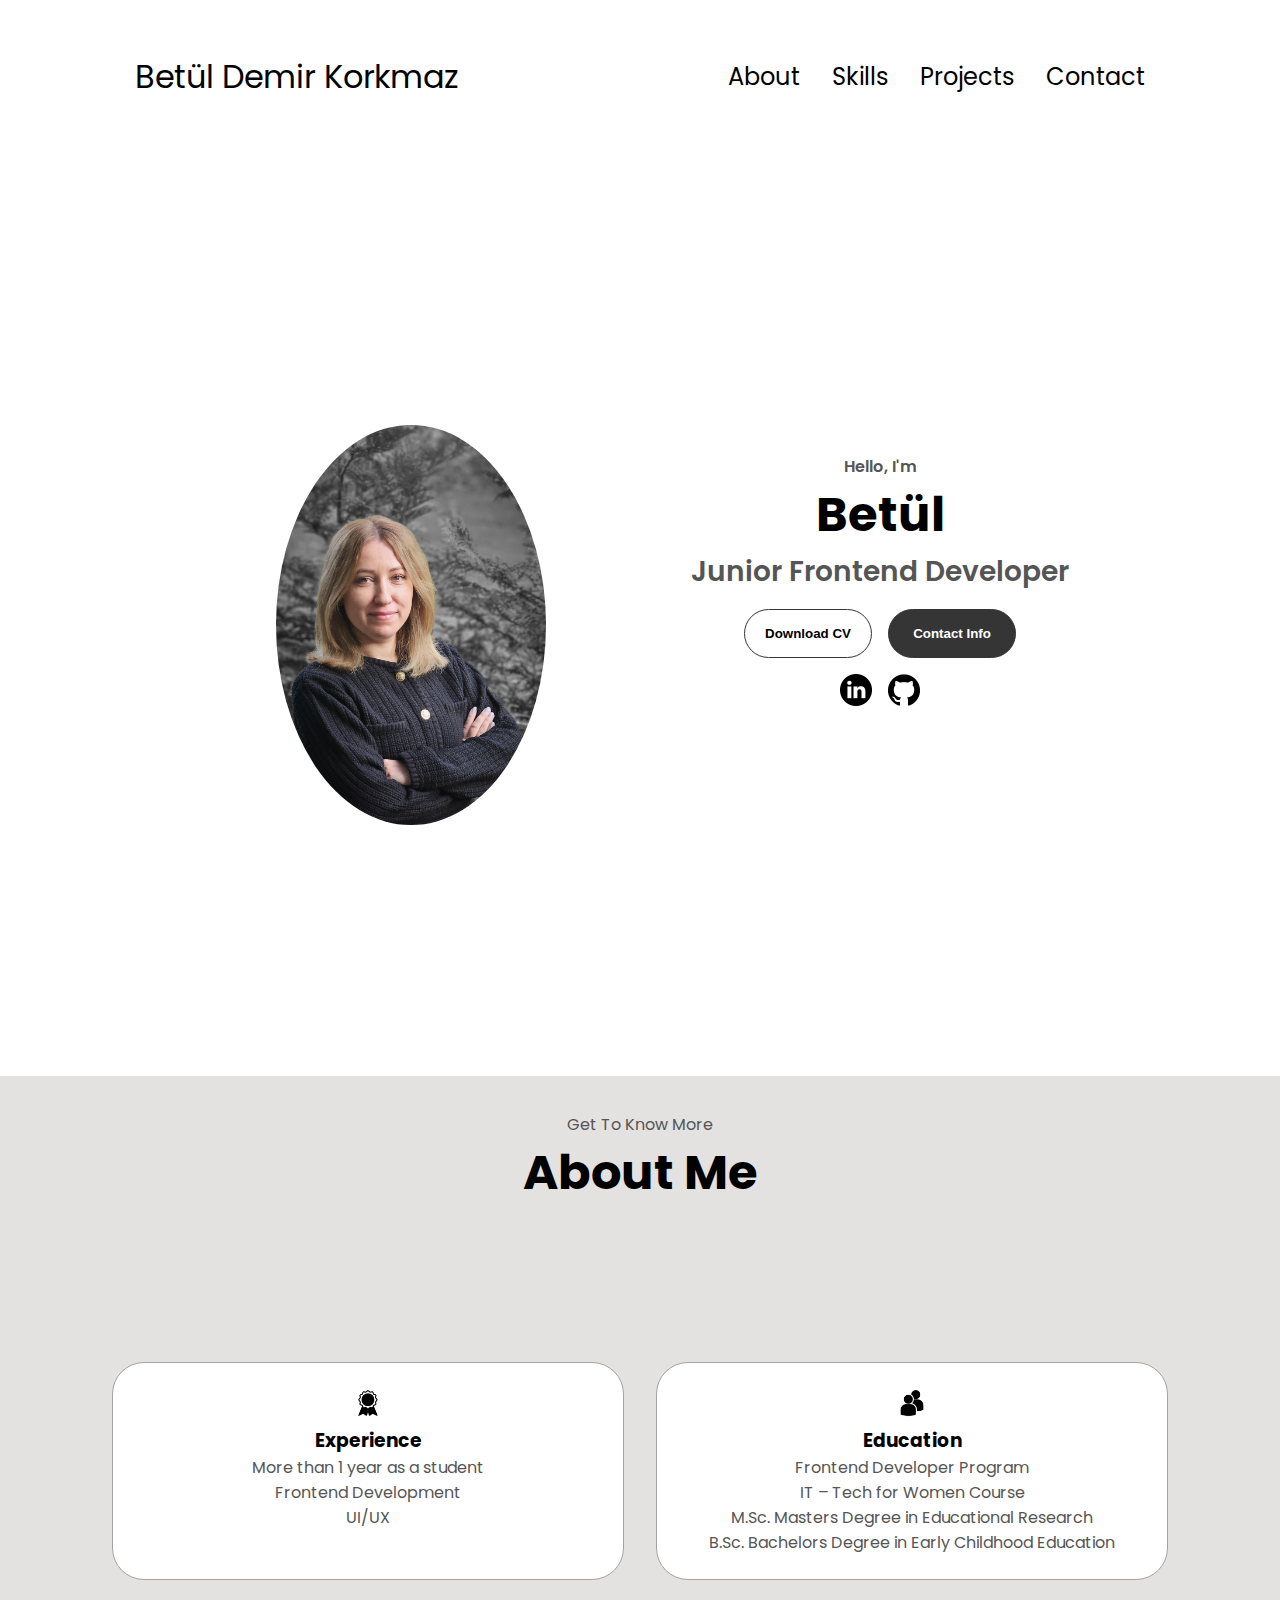
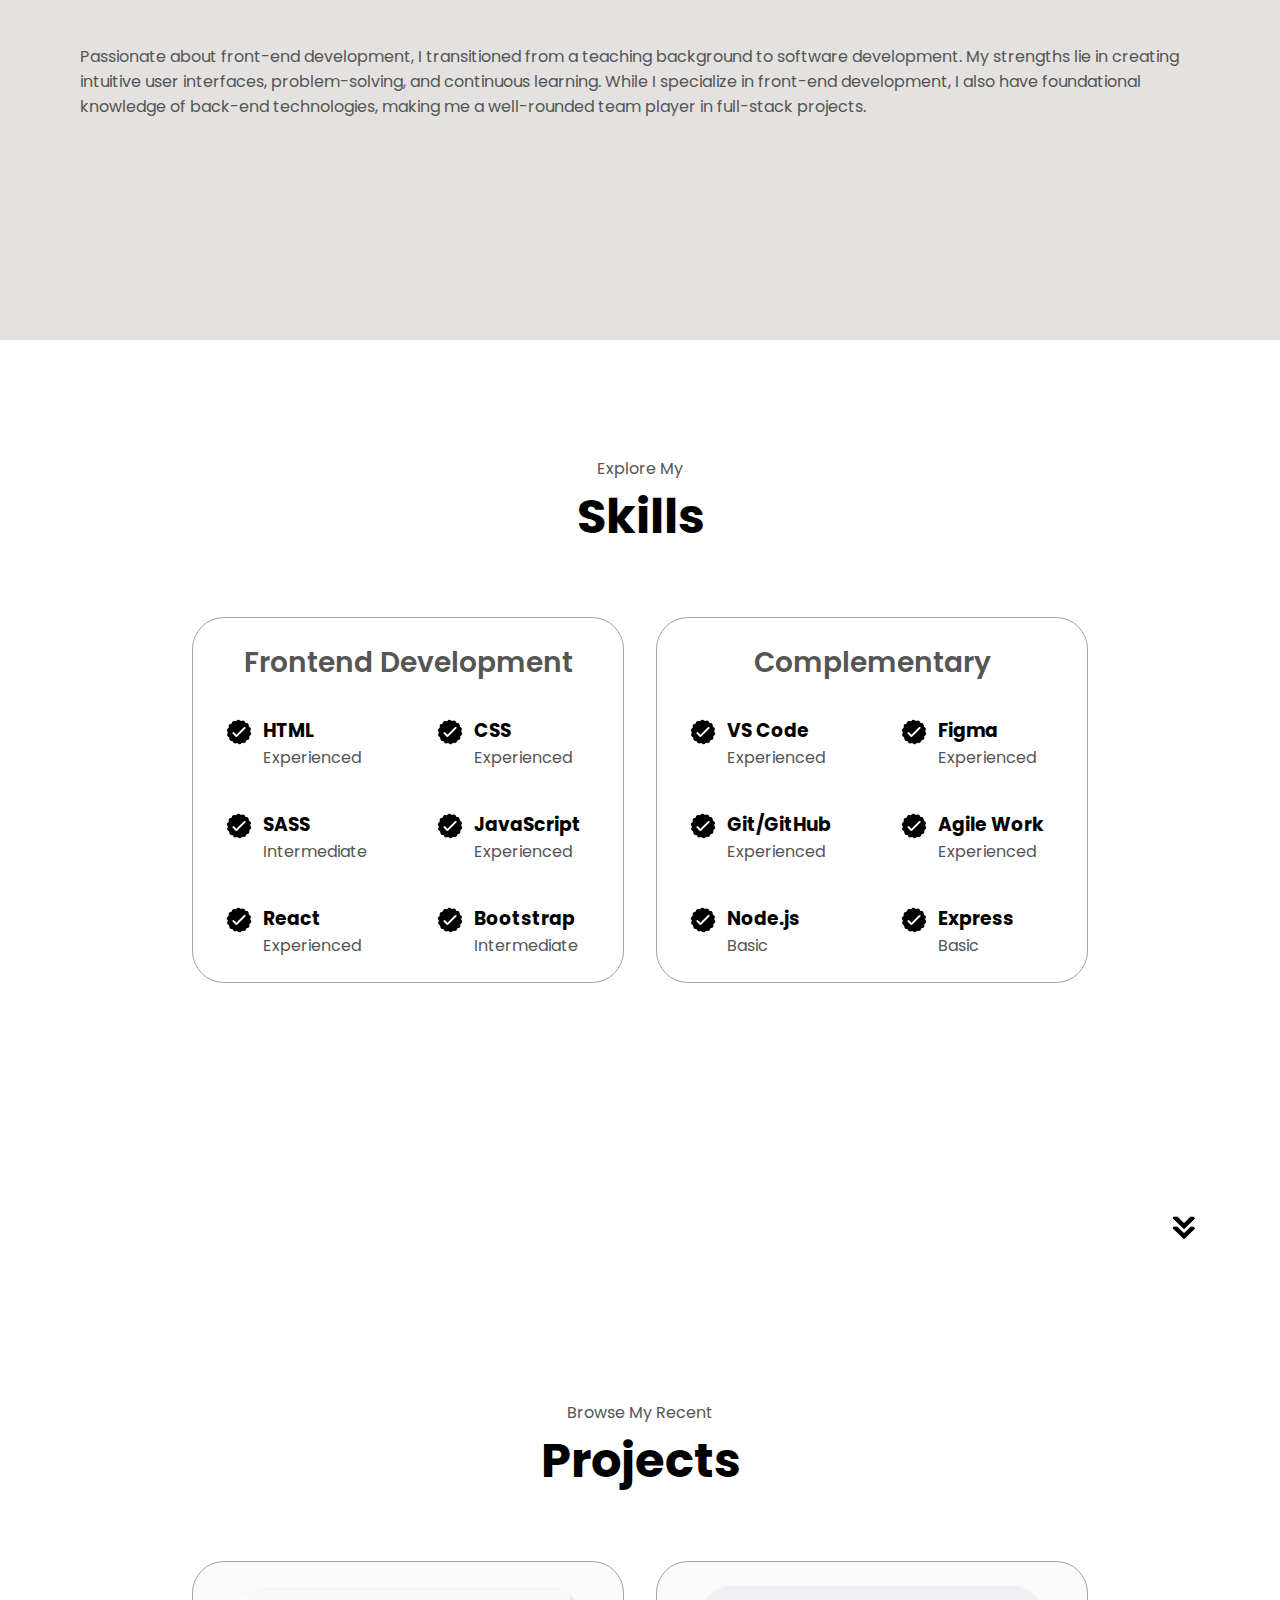
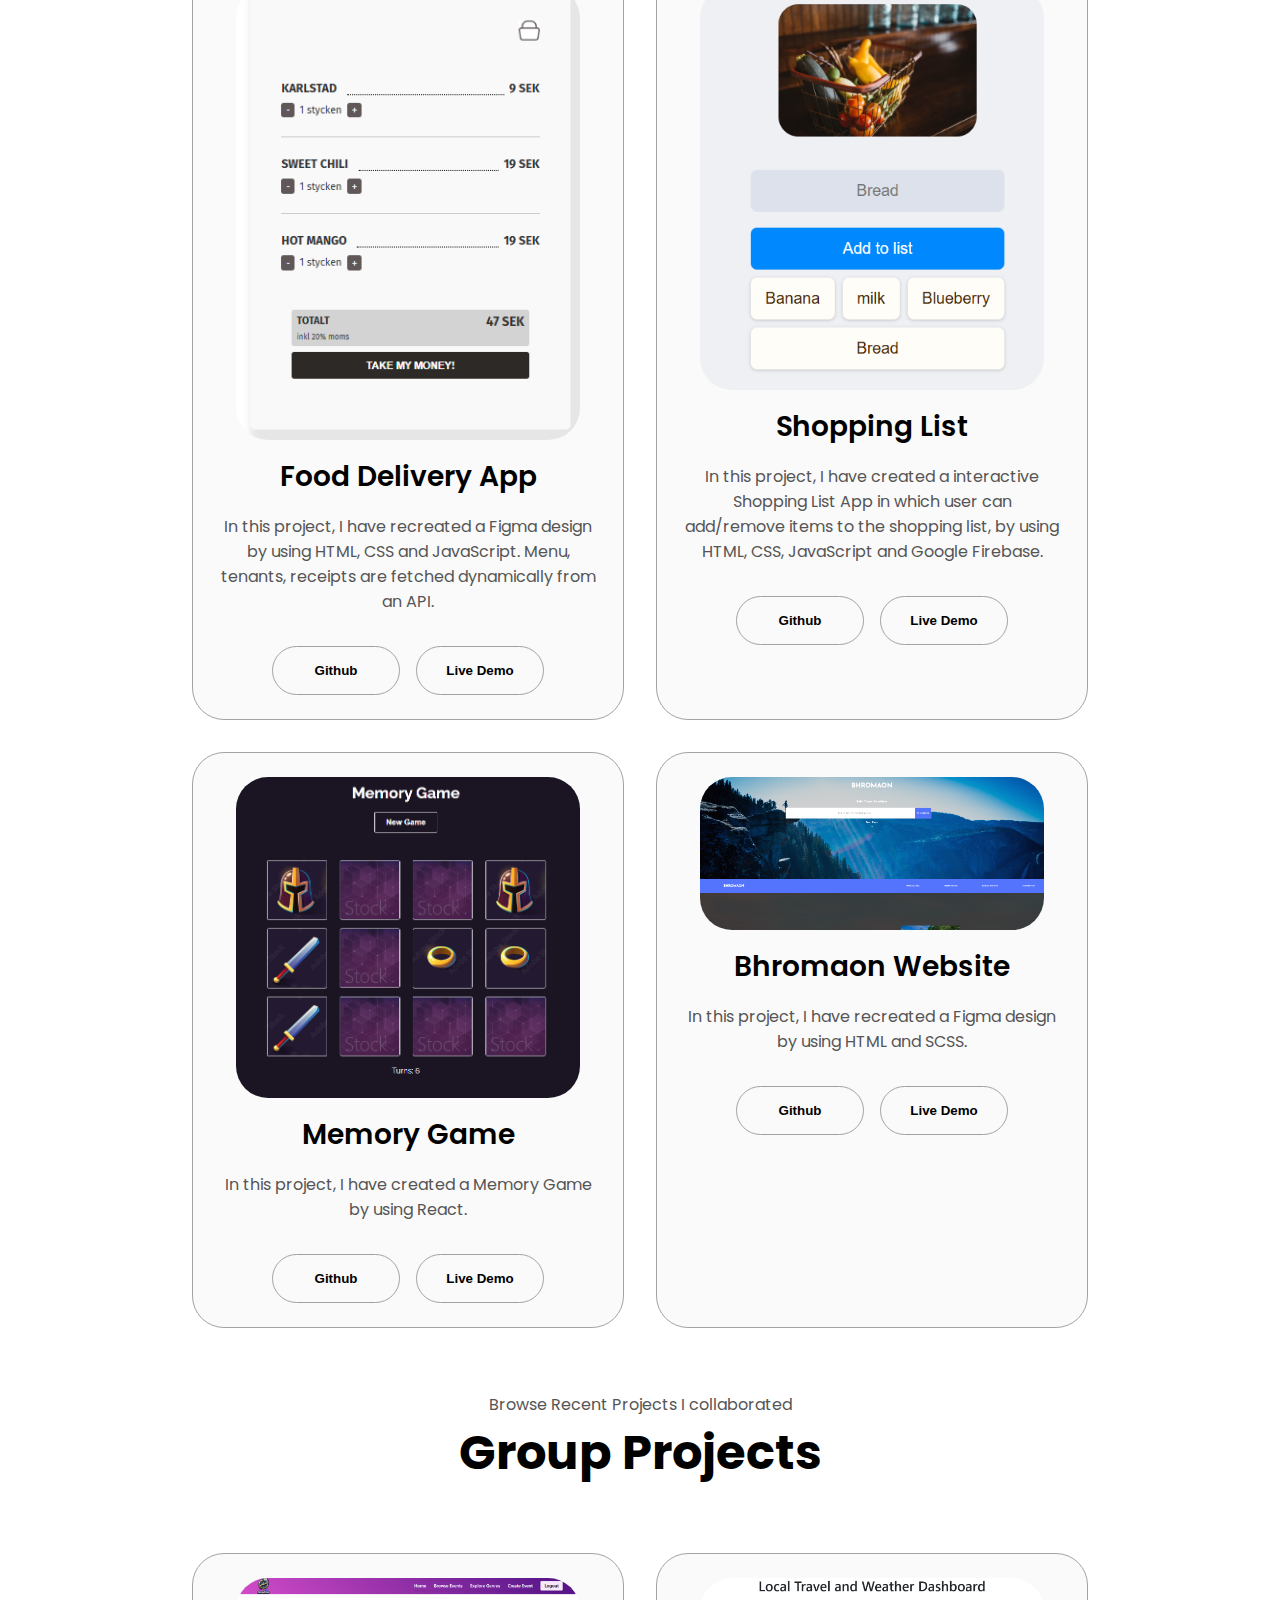
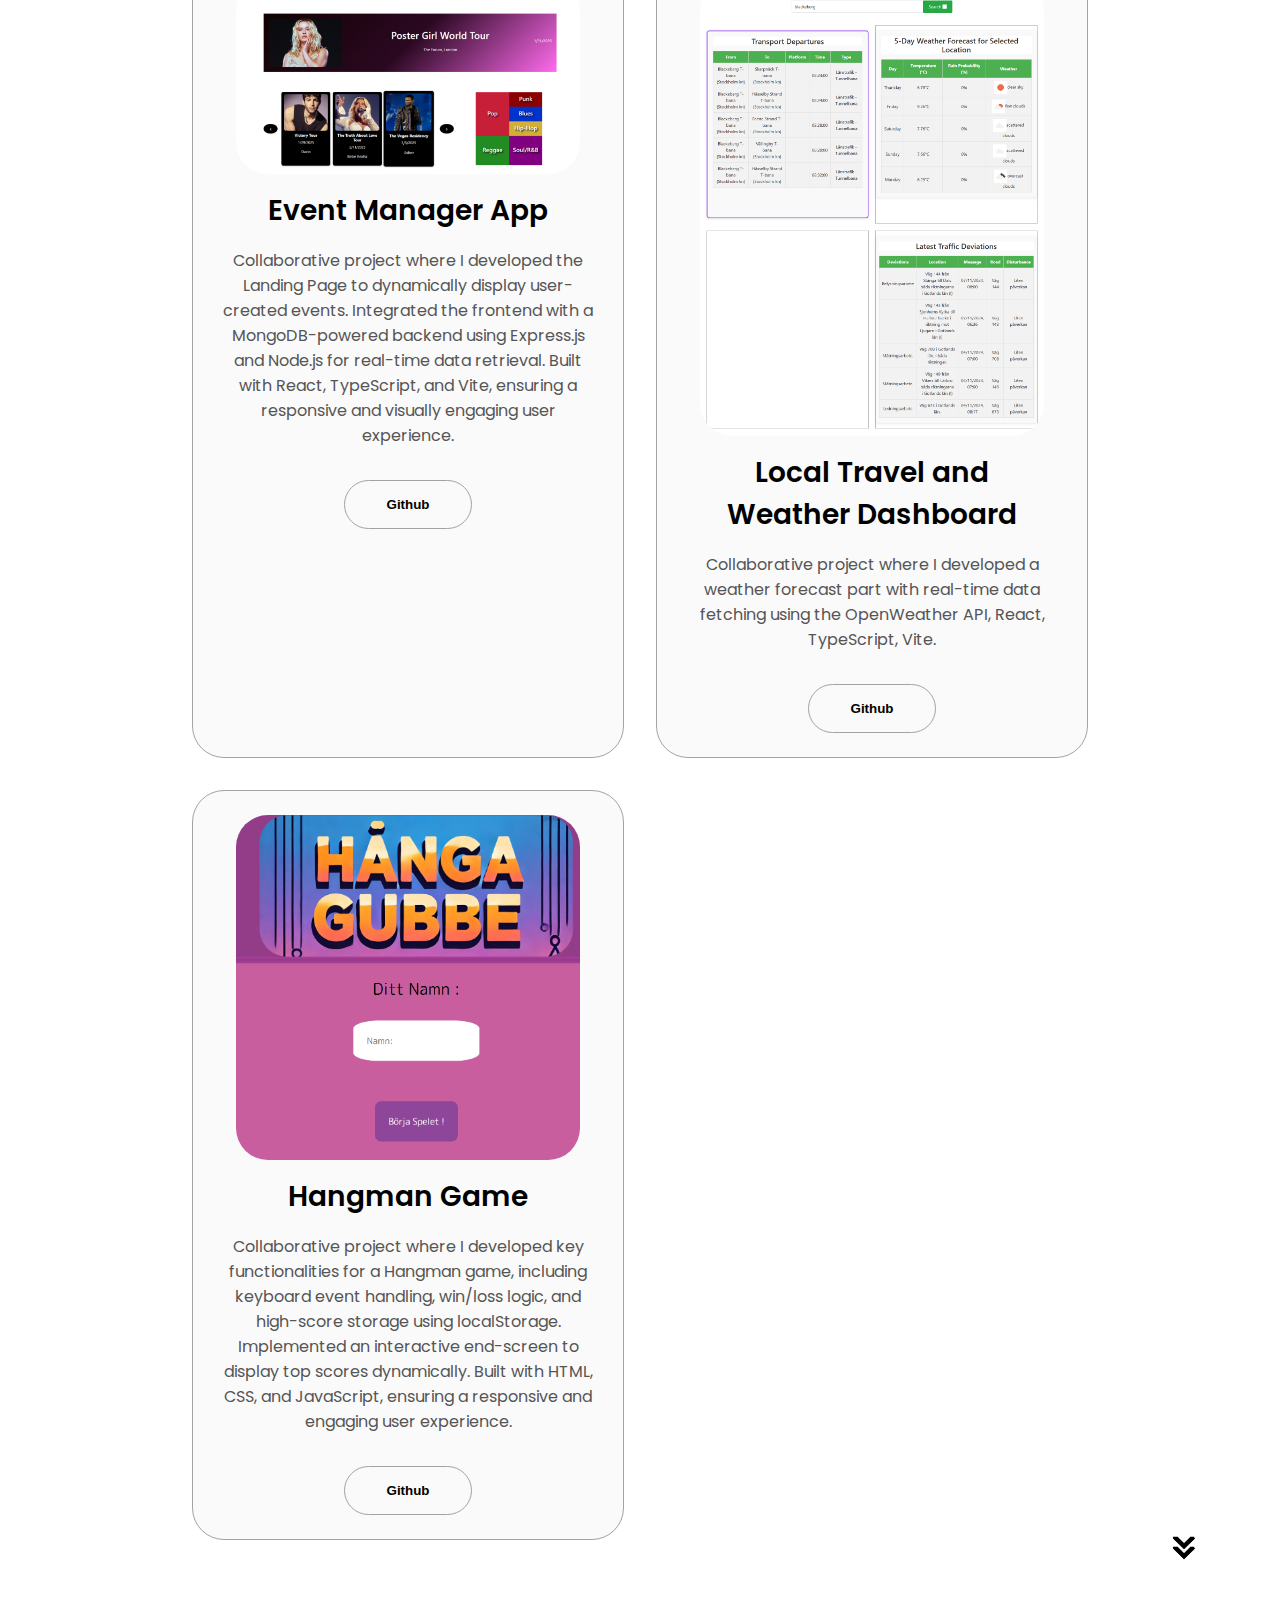
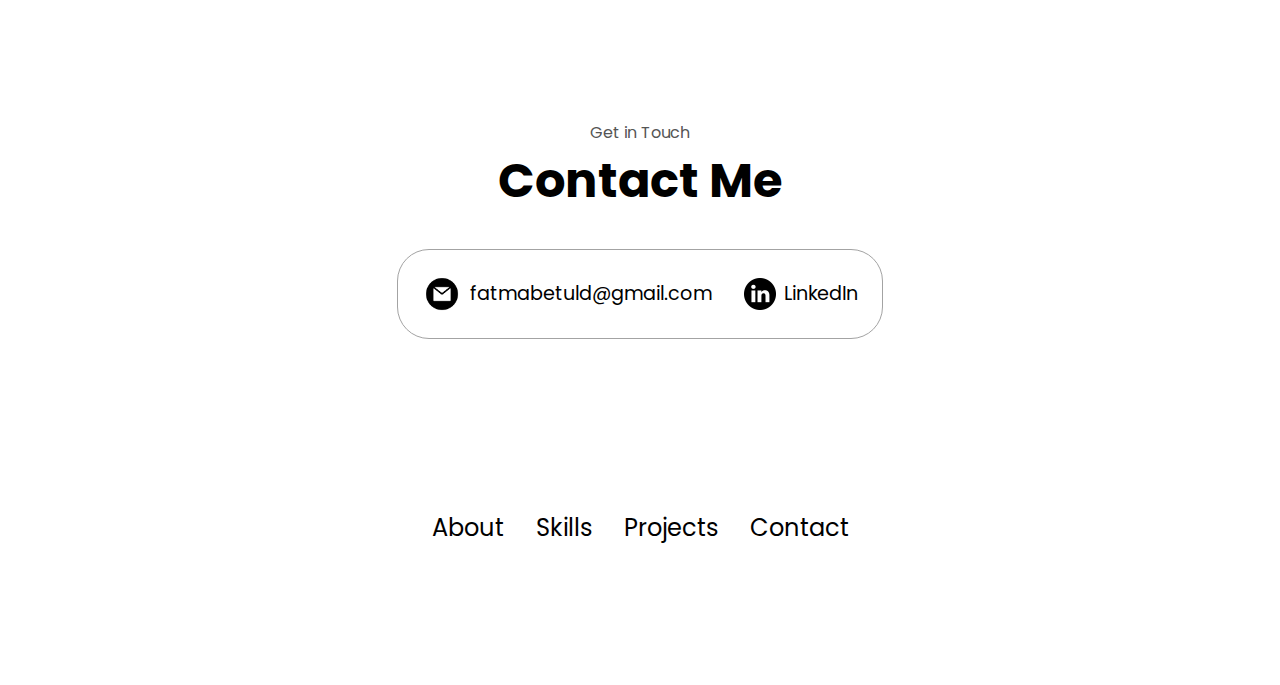
==== commit 16ab8c3c: "Updated logo and name" ====
--- a/index.html
+++ b/index.html
@@ -1,194 +1,225 @@
 <!DOCTYPE html>
 <html lang="en">
-  <head>
-    <meta charset="UTF-8" />
-    <meta http-equiv="X-UA-Compatible" content="IE=edge" />
-    <meta name="viewport" content="width=device-width, initial-scale=1.0" />
-    <title>My Portfolio</title>
-    <link rel="stylesheet" href="style.css" />
-    <link rel="stylesheet" href="mediaqueries.css" />
-    <link rel="shortcut icon" href="/assets/favicon.ico" type="image/x-icon">
-  </head>
-  <body>
-    <nav id="desktop-nav">
-      <div class="logo">Betül Demir</div>
-      <div>
-        <ul class="nav-links">
-          <li><a href="#about">About</a></li>
-          <li><a href="#experience">Skills</a></li>
-          <li><a href="#projects">Projects</a></li>
-          <li><a href="#contact">Contact</a></li>
-        </ul>
-      </div>
-    </nav>
-    <nav id="hamburger-nav">
-      <div class="logo">Betül Demir</div>
-      <div class="hamburger-menu">
-        <div class="hamburger-icon" onclick="toggleMenu()">
-          <span></span>
-          <span></span>
-          <span></span>
-        </div>
-        <div class="menu-links">
-          <li><a href="#about" onclick="toggleMenu()">About</a></li>
-          <li><a href="#experience" onclick="toggleMenu()">Experience</a></li>
-          <li><a href="#projects" onclick="toggleMenu()">Projects</a></li>
-          <li><a href="#contact" onclick="toggleMenu()">Contact</a></li>
-        </div>
-      </div>
-    </nav>
-    <section id="profile">
-      <div class="section__pic-container">
-        <img src="./assets/profile.jpg" alt="Betül Demir profile picture" />
-      </div>
-      <div class="section__text">
-        <p class="section__text__p1">Hello, I'm</p>
-        <h1 class="title">Betül Demir Korkmaz</h1>
-        <p class="section__text__p2">Junior Frontend Developer</p>
-        <div class="btn-container">
-          <button
-            class="btn btn-color-2"
-            onclick="window.open('./assets/betul-demir-CV.pdf')"
-          >
-            Download CV
-          </button>
-          <button class="btn btn-color-1" onclick="location.href='#contact'">
-            Contact Info
-          </button>
-        </div>
-        <div id="socials-container">
-          <img
-            src="./assets/linkedin.png"
-            alt="My LinkedIn profile"
-            class="icon"
-            onclick="location.href='https://linkedin.com/'"
-          />
-          <img
-            src="./assets/github.png"
-            alt="My Github profile"
-            class="icon"
-            onclick="location.href='https://github.com/FBetulDemir'"
-          />
-        </div>
-      </div>
-    </section>
-    <section id="about">
-      <p class="section__text__p1">Get To Know More</p>
-      <h1 class="title">About Me</h1>
-      <div class="section-container">
-        <div class="about-details-container">
-          <div class="about-containers">
-            <div class="details-container">
-              <img
-                src="./assets/experience.png"
-                alt="Experience icon"
-                class="icon"
-              />
-              <h3>Experience</h3>
-              <p>More than 1 year as a student<br />Frontend Development <br> UI/UX</p>
-            </div>
-            <div class="details-container">
-              <img
-                src="./assets/education.png"
-                alt="Education icon"
-                class="icon"
-              />
-              <h3>Education</h3>
-              <p>Frontend Developer Program <br>IT – Tech for Women Course<br />M.Sc. Masters Degree in Educational Research<br>B.Sc. Bachelors Degree in Early Childhood Education</p>
-            </div>
-          </div>
-          <div class="text-container">
-            <p>
-              Passionate about front-end development, I transitioned from a teaching background to software development. 
-              My strengths lie in creating intuitive user interfaces, problem-solving, and continuous learning. While I 
-              specialize in front-end development, I also have foundational knowledge of back-end technologies, making me
-               a well-rounded team player in full-stack projects.
-            </p>
-          </div>
-        </div>
-      </div>
-      <img
-        src="./assets/arrow.png"
-        alt="Arrow icon"
-        class="icon arrow"
-        onclick="location.href='#experience'"
-      />
-    </section>
-    <section id="experience">
-      <p class="section__text__p1">Explore My</p>
-      <h1 class="title">Skills</h1>
-      <div class="experience-details-container">
-        <div class="about-containers">
-          <div class="details-container">
-            <h2 class="experience-sub-title">Frontend Development</h2>
-            <div class="article-container">
-              <article>
+    <head>
+        <meta charset="UTF-8" />
+        <meta http-equiv="X-UA-Compatible" content="IE=edge" />
+        <meta name="viewport" content="width=device-width, initial-scale=1.0" />
+        <title>My Portfolio</title>
+        <link rel="stylesheet" href="style.css" />
+        <link rel="stylesheet" href="mediaqueries.css" />
+        <link
+            rel="shortcut icon"
+            href="/assets/favicon.ico"
+            type="image/x-icon"
+        />
+    </head>
+    <body>
+        <nav id="desktop-nav">
+            <div class="logo">Betül Demir Korkmaz</div>
+            <div>
+                <ul class="nav-links">
+                    <li><a href="#about">About</a></li>
+                    <li><a href="#experience">Skills</a></li>
+                    <li><a href="#projects">Projects</a></li>
+                    <li><a href="#contact">Contact</a></li>
+                </ul>
+            </div>
+        </nav>
+        <nav id="hamburger-nav">
+            <div class="logo">Betül Demir Korkmaz</div>
+            <div class="hamburger-menu">
+                <div class="hamburger-icon" onclick="toggleMenu()">
+                    <span></span>
+                    <span></span>
+                    <span></span>
+                </div>
+                <div class="menu-links">
+                    <li><a href="#about" onclick="toggleMenu()">About</a></li>
+                    <li>
+                        <a href="#experience" onclick="toggleMenu()">Skills</a>
+                    </li>
+                    <li>
+                        <a href="#projects" onclick="toggleMenu()">Projects</a>
+                    </li>
+                    <li>
+                        <a href="#contact" onclick="toggleMenu()">Contact</a>
+                    </li>
+                </div>
+            </div>
+        </nav>
+        <section id="profile">
+            <div class="section__pic-container">
                 <img
-                  src="./assets/checkmark.png"
-                  alt="Experience icon"
-                  class="icon"
+                    src="./assets/profile.jpg"
+                    alt="Betül Demir profile picture"
                 />
-                <div>
-                  <h3>HTML</h3>
-                  <p>Experienced</p>
-                </div>
-              </article>
-              <article>
-                <img
-                  src="./assets/checkmark.png"
-                  alt="Experience icon"
-                  class="icon"
-                />
-                <div>
-                  <h3>CSS</h3>
-                  <p>Experienced</p>
-                </div>
-              </article>
-              <article>
-                <img
-                  src="./assets/checkmark.png"
-                  alt="Experience icon"
-                  class="icon"
-                />
-                <div>
-                  <h3>SASS</h3>
-                  <p>Intermediate</p>
-                </div>
-              </article>
-              <article>
-                <img
-                  src="./assets/checkmark.png"
-                  alt="Experience icon"
-                  class="icon"
-                />
-                <div>
-                  <h3>JavaScript</h3>
-                  <p>Experienced</p>
-                </div>
-              </article>
-              <article>
-                <img
-                  src="./assets/checkmark.png"
-                  alt="Experience icon"
-                  class="icon"
-                />
-                <div>
-                  <h3>React</h3>
-                  <p>Experienced</p>
-                </div>
-              </article>
-              <article>
-                <img
-                  src="./assets/checkmark.png"
-                  alt="Experience icon"
-                  class="icon"
-                />
-                <div>
-                  <h3>Bootstrap</h3>
-                  <p>Intermediate</p>
-                </div>
-              </article>
-              <!-- <article>
+            </div>
+            <div class="section__text">
+                <p class="section__text__p1">Hello, I'm</p>
+                <h1 class="title">Betül</h1>
+                <p class="section__text__p2">Junior Frontend Developer</p>
+                <div class="btn-container">
+                    <button
+                        class="btn btn-color-2"
+                        onclick="window.open('./assets/betul-demir-CV.pdf')"
+                    >
+                        Download CV
+                    </button>
+                    <button
+                        class="btn btn-color-1"
+                        onclick="location.href='#contact'"
+                    >
+                        Contact Info
+                    </button>
+                </div>
+                <div id="socials-container">
+                    <img
+                        src="./assets/linkedin.png"
+                        alt="My LinkedIn profile"
+                        class="icon"
+                        onclick="location.href='https://linkedin.com/'"
+                    />
+                    <img
+                        src="./assets/github.png"
+                        alt="My Github profile"
+                        class="icon"
+                        onclick="location.href='https://github.com/FBetulDemir'"
+                    />
+                </div>
+            </div>
+        </section>
+        <section id="about">
+            <p class="section__text__p1">Get To Know More</p>
+            <h1 class="title">About Me</h1>
+            <div class="section-container">
+                <div class="about-details-container">
+                    <div class="about-containers">
+                        <div class="details-container">
+                            <img
+                                src="./assets/experience.png"
+                                alt="Experience icon"
+                                class="icon"
+                            />
+                            <h3>Experience</h3>
+                            <p>
+                                More than 1 year as a student<br />Frontend
+                                Development <br />
+                                UI/UX
+                            </p>
+                        </div>
+                        <div class="details-container">
+                            <img
+                                src="./assets/education.png"
+                                alt="Education icon"
+                                class="icon"
+                            />
+                            <h3>Education</h3>
+                            <p>
+                                Frontend Developer Program <br />IT – Tech for
+                                Women Course<br />M.Sc. Masters Degree in
+                                Educational Research<br />B.Sc. Bachelors Degree
+                                in Early Childhood Education
+                            </p>
+                        </div>
+                    </div>
+                    <div class="text-container">
+                        <p>
+                            Passionate about front-end development, I
+                            transitioned from a teaching background to software
+                            development. My strengths lie in creating intuitive
+                            user interfaces, problem-solving, and continuous
+                            learning. While I specialize in front-end
+                            development, I also have foundational knowledge of
+                            back-end technologies, making me a well-rounded team
+                            player in full-stack projects.
+                        </p>
+                    </div>
+                </div>
+            </div>
+            <img
+                src="./assets/arrow.png"
+                alt="Arrow icon"
+                class="icon arrow"
+                onclick="location.href='#experience'"
+            />
+        </section>
+        <section id="experience">
+            <p class="section__text__p1">Explore My</p>
+            <h1 class="title">Skills</h1>
+            <div class="experience-details-container">
+                <div class="about-containers">
+                    <div class="details-container">
+                        <h2 class="experience-sub-title">
+                            Frontend Development
+                        </h2>
+                        <div class="article-container">
+                            <article>
+                                <img
+                                    src="./assets/checkmark.png"
+                                    alt="Experience icon"
+                                    class="icon"
+                                />
+                                <div>
+                                    <h3>HTML</h3>
+                                    <p>Experienced</p>
+                                </div>
+                            </article>
+                            <article>
+                                <img
+                                    src="./assets/checkmark.png"
+                                    alt="Experience icon"
+                                    class="icon"
+                                />
+                                <div>
+                                    <h3>CSS</h3>
+                                    <p>Experienced</p>
+                                </div>
+                            </article>
+                            <article>
+                                <img
+                                    src="./assets/checkmark.png"
+                                    alt="Experience icon"
+                                    class="icon"
+                                />
+                                <div>
+                                    <h3>SASS</h3>
+                                    <p>Intermediate</p>
+                                </div>
+                            </article>
+                            <article>
+                                <img
+                                    src="./assets/checkmark.png"
+                                    alt="Experience icon"
+                                    class="icon"
+                                />
+                                <div>
+                                    <h3>JavaScript</h3>
+                                    <p>Experienced</p>
+                                </div>
+                            </article>
+                            <article>
+                                <img
+                                    src="./assets/checkmark.png"
+                                    alt="Experience icon"
+                                    class="icon"
+                                />
+                                <div>
+                                    <h3>React</h3>
+                                    <p>Experienced</p>
+                                </div>
+                            </article>
+                            <article>
+                                <img
+                                    src="./assets/checkmark.png"
+                                    alt="Experience icon"
+                                    class="icon"
+                                />
+                                <div>
+                                    <h3>Bootstrap</h3>
+                                    <p>Intermediate</p>
+                                </div>
+                            </article>
+                            <!-- <article>
                 <img
                   src="./assets/checkmark.png"
                   alt="Experience icon"
@@ -199,145 +230,157 @@
                   <p>Intermediate</p>
                 </div>
               </article> -->
-            </div>
-          </div>
-          <div class="details-container">
-            <h2 class="experience-sub-title">Complementary</h2>
-            <div class="article-container">
-              <article>
-                <img
-                  src="./assets/checkmark.png"
-                  alt="Experience icon"
-                  class="icon"
-                />
-                <div>
-                  <h3>VS Code</h3>
-                  <p>Experienced</p>
-                </div>
-              </article>
-              <article>
-                <img
-                  src="./assets/checkmark.png"
-                  alt="Experience icon"
-                  class="icon"
-                />
-                <div>
-                  <h3>Figma</h3>
-                  <p>Experienced</p>
-                </div>
-              </article>
-              <article>
-                <img
-                  src="./assets/checkmark.png"
-                  alt="Experience icon"
-                  class="icon"
-                />
-                <div>
-                  <h3>Git/GitHub</h3>
-                  <p>Experienced</p>
-                </div>
-              </article>
-              <article>
-                <img
-                  src="./assets/checkmark.png"
-                  alt="Experience icon"
-                  class="icon"
-                />
-                <div>
-                  <h3>Agile Work</h3>
-                  <p>Experienced</p>
-                </div>
-              </article>
-              <article>
-                <img
-                  src="./assets/checkmark.png"
-                  alt="Experience icon"
-                  class="icon"
-                />
-                <div>
-                  <h3>Node.js</h3>
-                  <p>Basic</p>
-                </div>
-              </article>
-              <article>
-                <img
-                  src="./assets/checkmark.png"
-                  alt="Experience icon"
-                  class="icon"
-                />
-                <div>
-                  <h3>Express</h3>
-                  <p>Basic</p>
-                </div>
-              </article>
-            </div>
-          </div>
-        </div>
-      </div>
-      <img
-        src="./assets/arrow.png"
-        alt="Arrow icon"
-        class="icon arrow"
-        onclick="location.href='#projects'"
-      />
-    </section>
-    <section id="projects">
-      <p class="section__text__p1">Browse My Recent</p>
-      <h1 class="title">Projects</h1>
-      <div class="experience-details-container">
-        <div class="about-containers projects-grid">
-
-          <div class="details-container color-container">
-            <div class="article-container">
-              <img
-                src="./assets/food-truck.png"
-                alt="Project 1"
-                class="project-img"
-              />
-            </div>
-            <h2 class="experience-sub-title project-title">Food Delivery App</h2>
-            <p class="project-description">In this project, I have recreated a Figma design by using HTML, CSS and JavaScript. Menu, tenants, receipts are fetched dynamically from an API.</p>
-            <div class="btn-container">
-              <button
-                class="btn btn-color-2 project-btn"
-                onclick="location.href='https://github.com/FBetulDemir/bhromaon_website.git '"
-              >
-                Github
-              </button>
-              <button
-                class="btn btn-color-2 project-btn"
-                onclick="location.href='https://food-truck-delivery-app.netlify.app/'"
-              >
-                Live Demo
-              </button>
-            </div>
-          </div>
-          <div class="details-container color-container">
-            <div class="article-container">
-              <img
-                src="./assets/shopping-list.png"
-                alt="Project 2"
-                class="project-img"
-              />
-            </div>
-            <h2 class="experience-sub-title project-title">Shopping List</h2>
-            <p class="project-description">In this project, I have created a interactive Shopping List App in which user can add/remove items to the shopping list, by using HTML, CSS, JavaScript and Google Firebase.</p>
-            <div class="btn-container">
-              <button
-                class="btn btn-color-2 project-btn"
-                onclick="location.href='https://github.com/FBetulDemir/shopping-list.git'"
-              >
-                Github
-              </button>
-              <button
-                class="btn btn-color-2 project-btn"
-                onclick="location.href='https://betuls-shopping-list.netlify.app/'"
-              >
-                Live Demo
-              </button>
-            </div>
-          </div>
-          <!-- <div class="details-container color-container">
+                        </div>
+                    </div>
+                    <div class="details-container">
+                        <h2 class="experience-sub-title">Complementary</h2>
+                        <div class="article-container">
+                            <article>
+                                <img
+                                    src="./assets/checkmark.png"
+                                    alt="Experience icon"
+                                    class="icon"
+                                />
+                                <div>
+                                    <h3>VS Code</h3>
+                                    <p>Experienced</p>
+                                </div>
+                            </article>
+                            <article>
+                                <img
+                                    src="./assets/checkmark.png"
+                                    alt="Experience icon"
+                                    class="icon"
+                                />
+                                <div>
+                                    <h3>Figma</h3>
+                                    <p>Experienced</p>
+                                </div>
+                            </article>
+                            <article>
+                                <img
+                                    src="./assets/checkmark.png"
+                                    alt="Experience icon"
+                                    class="icon"
+                                />
+                                <div>
+                                    <h3>Git/GitHub</h3>
+                                    <p>Experienced</p>
+                                </div>
+                            </article>
+                            <article>
+                                <img
+                                    src="./assets/checkmark.png"
+                                    alt="Experience icon"
+                                    class="icon"
+                                />
+                                <div>
+                                    <h3>Agile Work</h3>
+                                    <p>Experienced</p>
+                                </div>
+                            </article>
+                            <article>
+                                <img
+                                    src="./assets/checkmark.png"
+                                    alt="Experience icon"
+                                    class="icon"
+                                />
+                                <div>
+                                    <h3>Node.js</h3>
+                                    <p>Basic</p>
+                                </div>
+                            </article>
+                            <article>
+                                <img
+                                    src="./assets/checkmark.png"
+                                    alt="Experience icon"
+                                    class="icon"
+                                />
+                                <div>
+                                    <h3>Express</h3>
+                                    <p>Basic</p>
+                                </div>
+                            </article>
+                        </div>
+                    </div>
+                </div>
+            </div>
+            <img
+                src="./assets/arrow.png"
+                alt="Arrow icon"
+                class="icon arrow"
+                onclick="location.href='#projects'"
+            />
+        </section>
+        <section id="projects">
+            <p class="section__text__p1">Browse My Recent</p>
+            <h1 class="title">Projects</h1>
+            <div class="experience-details-container">
+                <div class="about-containers projects-grid">
+                    <div class="details-container color-container">
+                        <div class="article-container">
+                            <img
+                                src="./assets/food-truck.png"
+                                alt="Project 1"
+                                class="project-img"
+                            />
+                        </div>
+                        <h2 class="experience-sub-title project-title">
+                            Food Delivery App
+                        </h2>
+                        <p class="project-description">
+                            In this project, I have recreated a Figma design by
+                            using HTML, CSS and JavaScript. Menu, tenants,
+                            receipts are fetched dynamically from an API.
+                        </p>
+                        <div class="btn-container">
+                            <button
+                                class="btn btn-color-2 project-btn"
+                                onclick="location.href='https://github.com/FBetulDemir/bhromaon_website.git '"
+                            >
+                                Github
+                            </button>
+                            <button
+                                class="btn btn-color-2 project-btn"
+                                onclick="location.href='https://food-truck-delivery-app.netlify.app/'"
+                            >
+                                Live Demo
+                            </button>
+                        </div>
+                    </div>
+                    <div class="details-container color-container">
+                        <div class="article-container">
+                            <img
+                                src="./assets/shopping-list.png"
+                                alt="Project 2"
+                                class="project-img"
+                            />
+                        </div>
+                        <h2 class="experience-sub-title project-title">
+                            Shopping List
+                        </h2>
+                        <p class="project-description">
+                            In this project, I have created a interactive
+                            Shopping List App in which user can add/remove items
+                            to the shopping list, by using HTML, CSS, JavaScript
+                            and Google Firebase.
+                        </p>
+                        <div class="btn-container">
+                            <button
+                                class="btn btn-color-2 project-btn"
+                                onclick="location.href='https://github.com/FBetulDemir/shopping-list.git'"
+                            >
+                                Github
+                            </button>
+                            <button
+                                class="btn btn-color-2 project-btn"
+                                onclick="location.href='https://betuls-shopping-list.netlify.app/'"
+                            >
+                                Live Demo
+                            </button>
+                        </div>
+                    </div>
+                    <!-- <div class="details-container color-container">
             <div class="article-container">
               <img
                 src="./assets/project_3.png"
@@ -362,166 +405,209 @@
               </button>
             </div>
           </div> -->
-          <div class="details-container color-container">
-            <div class="article-container">
-              <img
-                src="./assets/memory-game.png"
-                alt="Project 2"
-                class="project-img"
-              />
-            </div>
-            <h2 class="experience-sub-title project-title">Memory Game</h2>
-            <p class="project-description">In this project, I have created a Memory Game by using React.</p>
-            <div class="btn-container">
-              <button
-                class="btn btn-color-2 project-btn"
-                onclick="location.href='https://betuls-memory-game.netlify.app/'"
-              >
-                Github
-              </button>
-              <button
-                class="btn btn-color-2 project-btn"
-                onclick="location.href='https://github.com/FBetulDemir/memory_game.git'"
-              >
-                Live Demo
-              </button>
-            </div>
-          </div>
-          <div class="details-container color-container">
-            <div class="article-container">
-              <img
-                src="./assets/project_1.png"
-                alt="Project 1"
-                class="project-img"
-              />
-            </div>
-            <h2 class="experience-sub-title project-title">Bhromaon Website</h2>
-            <p class="project-description">In this project, I have recreated a Figma design by using HTML and SCSS.</p>
-            <div class="btn-container">
-              <button
-                class="btn btn-color-2 project-btn"
-                onclick="location.href='https://github.com/FBetulDemir/bhromaon_website.git '"
-              >
-                Github
-              </button>
-              <button
-                class="btn btn-color-2 project-btn"
-                onclick="location.href='https://fbetuldemir.github.io/bhromaon_website/'"
-              >
-                Live Demo
-              </button>
-            </div>
-          </div>
-        </div>
-      </div>
-      <p class="section__text__p1">Browse Recent Projects I collaborated</p>
-      <h1 class="title"> Group Projects</h1>
-      <div class="experience-details-container">
-        <div class="about-containers projects-grid">
-          <div class="details-container color-container">
-            <div class="article-container">
-              <img
-                src="./assets/event-manager.png"
-                alt="Project 1"
-                class="project-img"
-              />
-            </div>
-            <h2 class="experience-sub-title project-title">Event Manager App</h2>
-            <p class="project-description">Collaborative project where I developed the Landing Page to dynamically display user-created events. Integrated the frontend with a MongoDB-powered backend using Express.js and Node.js for real-time data retrieval. Built with React, TypeScript, and Vite, ensuring a responsive and visually engaging user experience.</p>
-            <div class="btn-container">
-              <button
-                class="btn btn-color-2 project-btn"
-                onclick="location.href='https://github.com/FBetulDemir/event-manager.git'"
-              >
-                Github
-              </button>
-            </div>
-          </div>
-          <div class="details-container color-container">
-            <div class="article-container">
-              <img
-                src="./assets/weather-dashboard.png"
-                alt="Project 1"
-                class="project-img"
-              />
-            </div>
-            <h2 class="experience-sub-title project-title">Local Travel and Weather Dashboard</h2>
-            <p class="project-description">Collaborative project where I developed a weather forecast part with real-time data fetching
-              using the OpenWeather API, React, TypeScript, Vite.</p>
-            <div class="btn-container">
-              <button
-                class="btn btn-color-2 project-btn"
-                onclick="location.href='https://github.com/FBetulDemir/local-insights.git'"
-              >
-                Github
-              </button>
-            </div>
-          </div>
-          <div class="details-container color-container">
-            <div class="article-container">
-              <img
-                src="./assets/hangman.png"
-                alt="Project 1"
-                class="project-img"
-              />
-            </div>
-            <h2 class="experience-sub-title project-title">Hangman Game</h2>
-            <p class="project-description">Collaborative project where I developed key functionalities for a Hangman game, including keyboard event handling, win/loss logic, and high-score storage using localStorage. 
-              Implemented an interactive end-screen to display top scores dynamically. 
-              Built with HTML, CSS, and JavaScript, ensuring a responsive and engaging user experience.</p>
-            <div class="btn-container">
-              <button
-                class="btn btn-color-2 project-btn"
-                onclick="location.href='https://github.com/FBetulDemir/hangman-game-group-project.git'"
-              >
-                Github
-              </button>
-            </div>
-          </div>
-        </div>
-      </div>
-      <img
-        src="./assets/arrow.png"
-        alt="Arrow icon"
-        class="icon arrow"
-        onclick="location.href='#contact'"
-      />
-    </section>
-    <section id="contact">
-      <p class="section__text__p1">Get in Touch</p>
-      <h1 class="title">Contact Me</h1>
-      <div class="contact-info-upper-container">
-        <div class="contact-info-container">
-          <img
-            src="./assets/email.png"
-            alt="Email icon"
-            class="icon contact-icon email-icon"
-          />
-          <p><a href="mailto:examplemail@gmail.com">fatmabetuld@gmail.com</a></p>
-        </div>
-        <div class="contact-info-container">
-          <img
-            src="./assets/linkedin.png"
-            alt="LinkedIn icon"
-            class="icon contact-icon"
-          />
-          <p><a href="https://www.linkedin.com" target="_blank">LinkedIn</a></p>
-        </div>
-      </div>
-    </section>
-    <footer>
-      <nav>
-        <div class="nav-links-container">
-          <ul class="nav-links">
-            <li><a href="#about">About</a></li>
-            <li><a href="#experience">Skills</a></li>
-            <li><a href="#projects">Projects</a></li>
-            <li><a href="#contact">Contact</a></li>
-          </ul>
-        </div>
-      </nav>
-      <p>Copyright &#169; 2024 Betül Demir. All Rights Reserved.</p>
-    </footer>
-    <script src="script.js"></script>
-  </body>
+                    <div class="details-container color-container">
+                        <div class="article-container">
+                            <img
+                                src="./assets/memory-game.png"
+                                alt="Project 2"
+                                class="project-img"
+                            />
+                        </div>
+                        <h2 class="experience-sub-title project-title">
+                            Memory Game
+                        </h2>
+                        <p class="project-description">
+                            In this project, I have created a Memory Game by
+                            using React.
+                        </p>
+                        <div class="btn-container">
+                            <button
+                                class="btn btn-color-2 project-btn"
+                                onclick="location.href='https://betuls-memory-game.netlify.app/'"
+                            >
+                                Github
+                            </button>
+                            <button
+                                class="btn btn-color-2 project-btn"
+                                onclick="location.href='https://github.com/FBetulDemir/memory_game.git'"
+                            >
+                                Live Demo
+                            </button>
+                        </div>
+                    </div>
+                    <div class="details-container color-container">
+                        <div class="article-container">
+                            <img
+                                src="./assets/project_1.png"
+                                alt="Project 1"
+                                class="project-img"
+                            />
+                        </div>
+                        <h2 class="experience-sub-title project-title">
+                            Bhromaon Website
+                        </h2>
+                        <p class="project-description">
+                            In this project, I have recreated a Figma design by
+                            using HTML and SCSS.
+                        </p>
+                        <div class="btn-container">
+                            <button
+                                class="btn btn-color-2 project-btn"
+                                onclick="location.href='https://github.com/FBetulDemir/bhromaon_website.git '"
+                            >
+                                Github
+                            </button>
+                            <button
+                                class="btn btn-color-2 project-btn"
+                                onclick="location.href='https://fbetuldemir.github.io/bhromaon_website/'"
+                            >
+                                Live Demo
+                            </button>
+                        </div>
+                    </div>
+                </div>
+            </div>
+            <p class="section__text__p1">
+                Browse Recent Projects I collaborated
+            </p>
+            <h1 class="title">Group Projects</h1>
+            <div class="experience-details-container">
+                <div class="about-containers projects-grid">
+                    <div class="details-container color-container">
+                        <div class="article-container">
+                            <img
+                                src="./assets/event-manager.png"
+                                alt="Project 1"
+                                class="project-img"
+                            />
+                        </div>
+                        <h2 class="experience-sub-title project-title">
+                            Event Manager App
+                        </h2>
+                        <p class="project-description">
+                            Collaborative project where I developed the Landing
+                            Page to dynamically display user-created events.
+                            Integrated the frontend with a MongoDB-powered
+                            backend using Express.js and Node.js for real-time
+                            data retrieval. Built with React, TypeScript, and
+                            Vite, ensuring a responsive and visually engaging
+                            user experience.
+                        </p>
+                        <div class="btn-container">
+                            <button
+                                class="btn btn-color-2 project-btn"
+                                onclick="location.href='https://github.com/FBetulDemir/event-manager.git'"
+                            >
+                                Github
+                            </button>
+                        </div>
+                    </div>
+                    <div class="details-container color-container">
+                        <div class="article-container">
+                            <img
+                                src="./assets/weather-dashboard.png"
+                                alt="Project 1"
+                                class="project-img"
+                            />
+                        </div>
+                        <h2 class="experience-sub-title project-title">
+                            Local Travel and Weather Dashboard
+                        </h2>
+                        <p class="project-description">
+                            Collaborative project where I developed a weather
+                            forecast part with real-time data fetching using the
+                            OpenWeather API, React, TypeScript, Vite.
+                        </p>
+                        <div class="btn-container">
+                            <button
+                                class="btn btn-color-2 project-btn"
+                                onclick="location.href='https://github.com/FBetulDemir/local-insights.git'"
+                            >
+                                Github
+                            </button>
+                        </div>
+                    </div>
+                    <div class="details-container color-container">
+                        <div class="article-container">
+                            <img
+                                src="./assets/hangman.png"
+                                alt="Project 1"
+                                class="project-img"
+                            />
+                        </div>
+                        <h2 class="experience-sub-title project-title">
+                            Hangman Game
+                        </h2>
+                        <p class="project-description">
+                            Collaborative project where I developed key
+                            functionalities for a Hangman game, including
+                            keyboard event handling, win/loss logic, and
+                            high-score storage using localStorage. Implemented
+                            an interactive end-screen to display top scores
+                            dynamically. Built with HTML, CSS, and JavaScript,
+                            ensuring a responsive and engaging user experience.
+                        </p>
+                        <div class="btn-container">
+                            <button
+                                class="btn btn-color-2 project-btn"
+                                onclick="location.href='https://github.com/FBetulDemir/hangman-game-group-project.git'"
+                            >
+                                Github
+                            </button>
+                        </div>
+                    </div>
+                </div>
+            </div>
+            <img
+                src="./assets/arrow.png"
+                alt="Arrow icon"
+                class="icon arrow"
+                onclick="location.href='#contact'"
+            />
+        </section>
+        <section id="contact">
+            <p class="section__text__p1">Get in Touch</p>
+            <h1 class="title">Contact Me</h1>
+            <div class="contact-info-upper-container">
+                <div class="contact-info-container">
+                    <img
+                        src="./assets/email.png"
+                        alt="Email icon"
+                        class="icon contact-icon email-icon"
+                    />
+                    <p>
+                        <a href="mailto:examplemail@gmail.com"
+                            >fatmabetuld@gmail.com</a
+                        >
+                    </p>
+                </div>
+                <div class="contact-info-container">
+                    <img
+                        src="./assets/linkedin.png"
+                        alt="LinkedIn icon"
+                        class="icon contact-icon"
+                    />
+                    <p>
+                        <a href="https://www.linkedin.com" target="_blank"
+                            >LinkedIn</a
+                        >
+                    </p>
+                </div>
+            </div>
+        </section>
+        <footer>
+            <nav>
+                <div class="nav-links-container">
+                    <ul class="nav-links">
+                        <li><a href="#about">About</a></li>
+                        <li><a href="#experience">Skills</a></li>
+                        <li><a href="#projects">Projects</a></li>
+                        <li><a href="#contact">Contact</a></li>
+                    </ul>
+                </div>
+            </nav>
+            <!-- <p>Copyright &#169; 2024 Betül Demir. All Rights Reserved.</p> -->
+        </footer>
+        <script src="script.js"></script>
+    </body>
 </html>
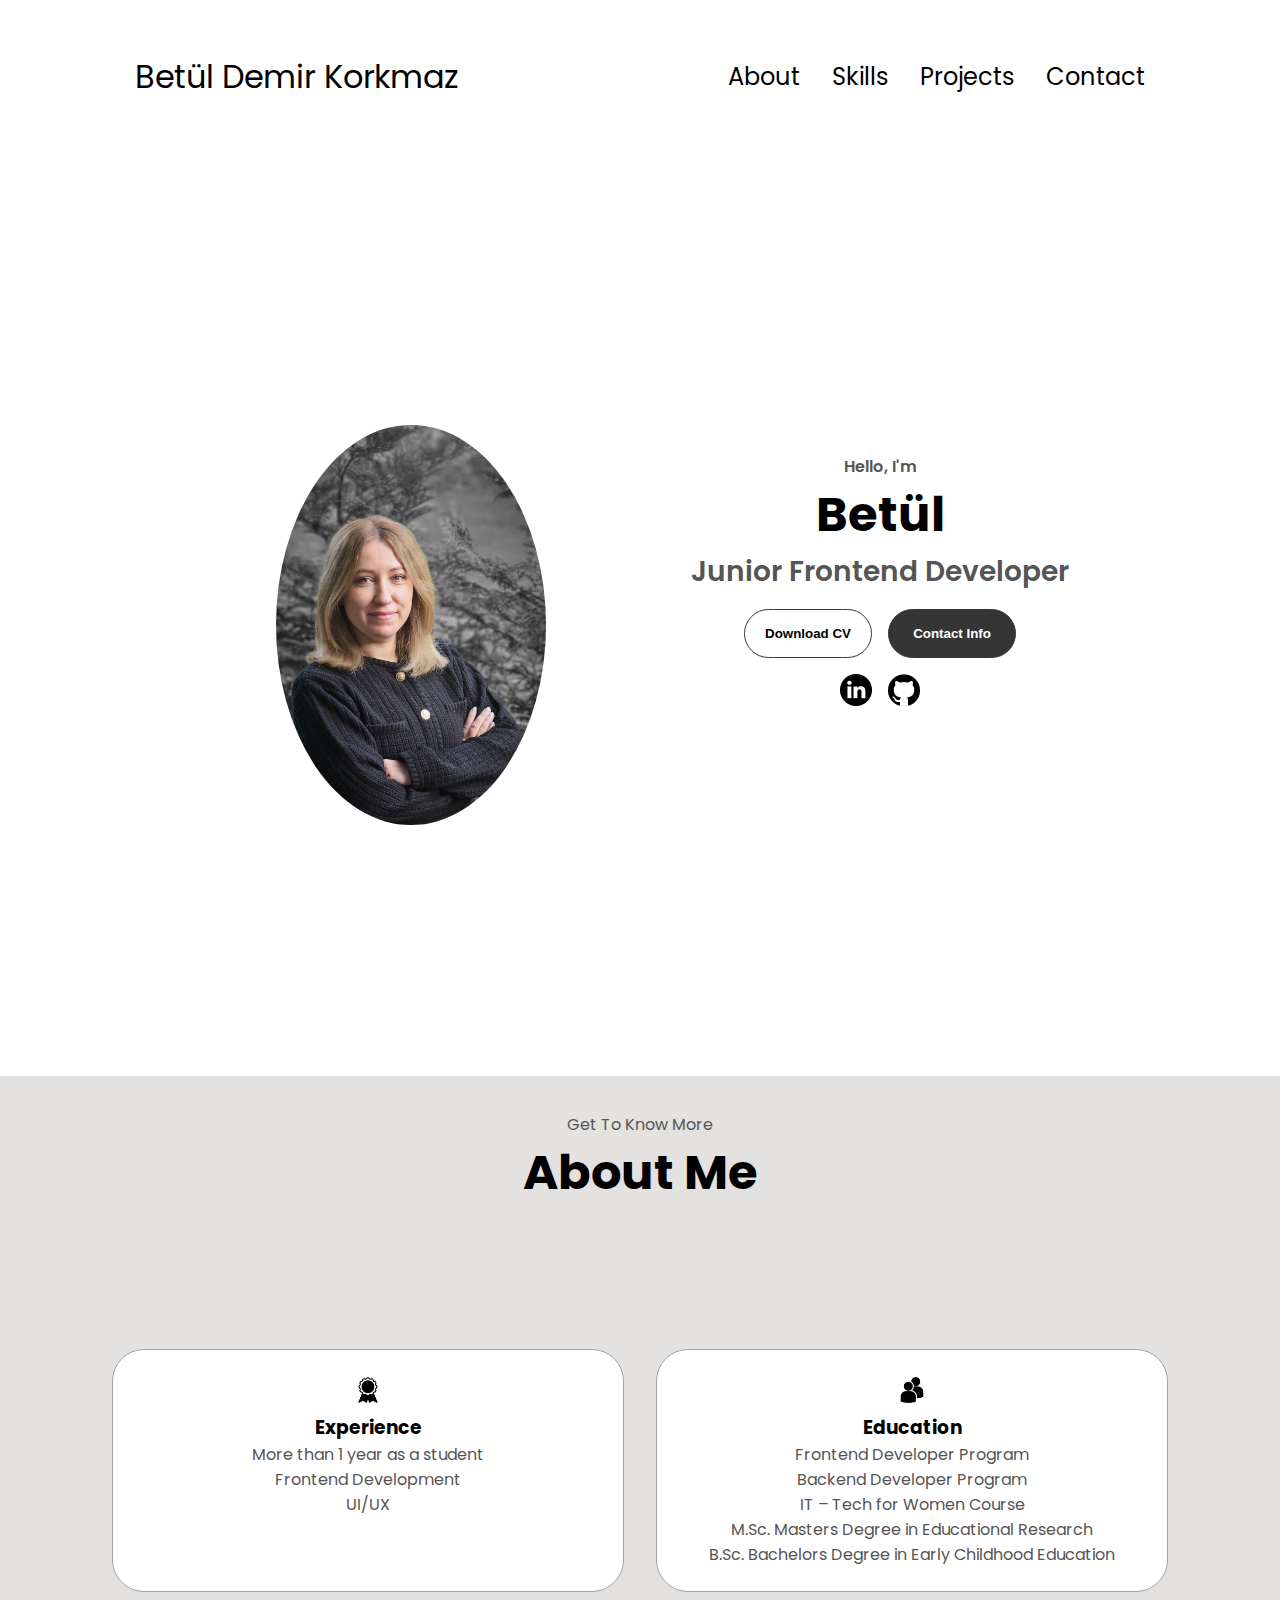
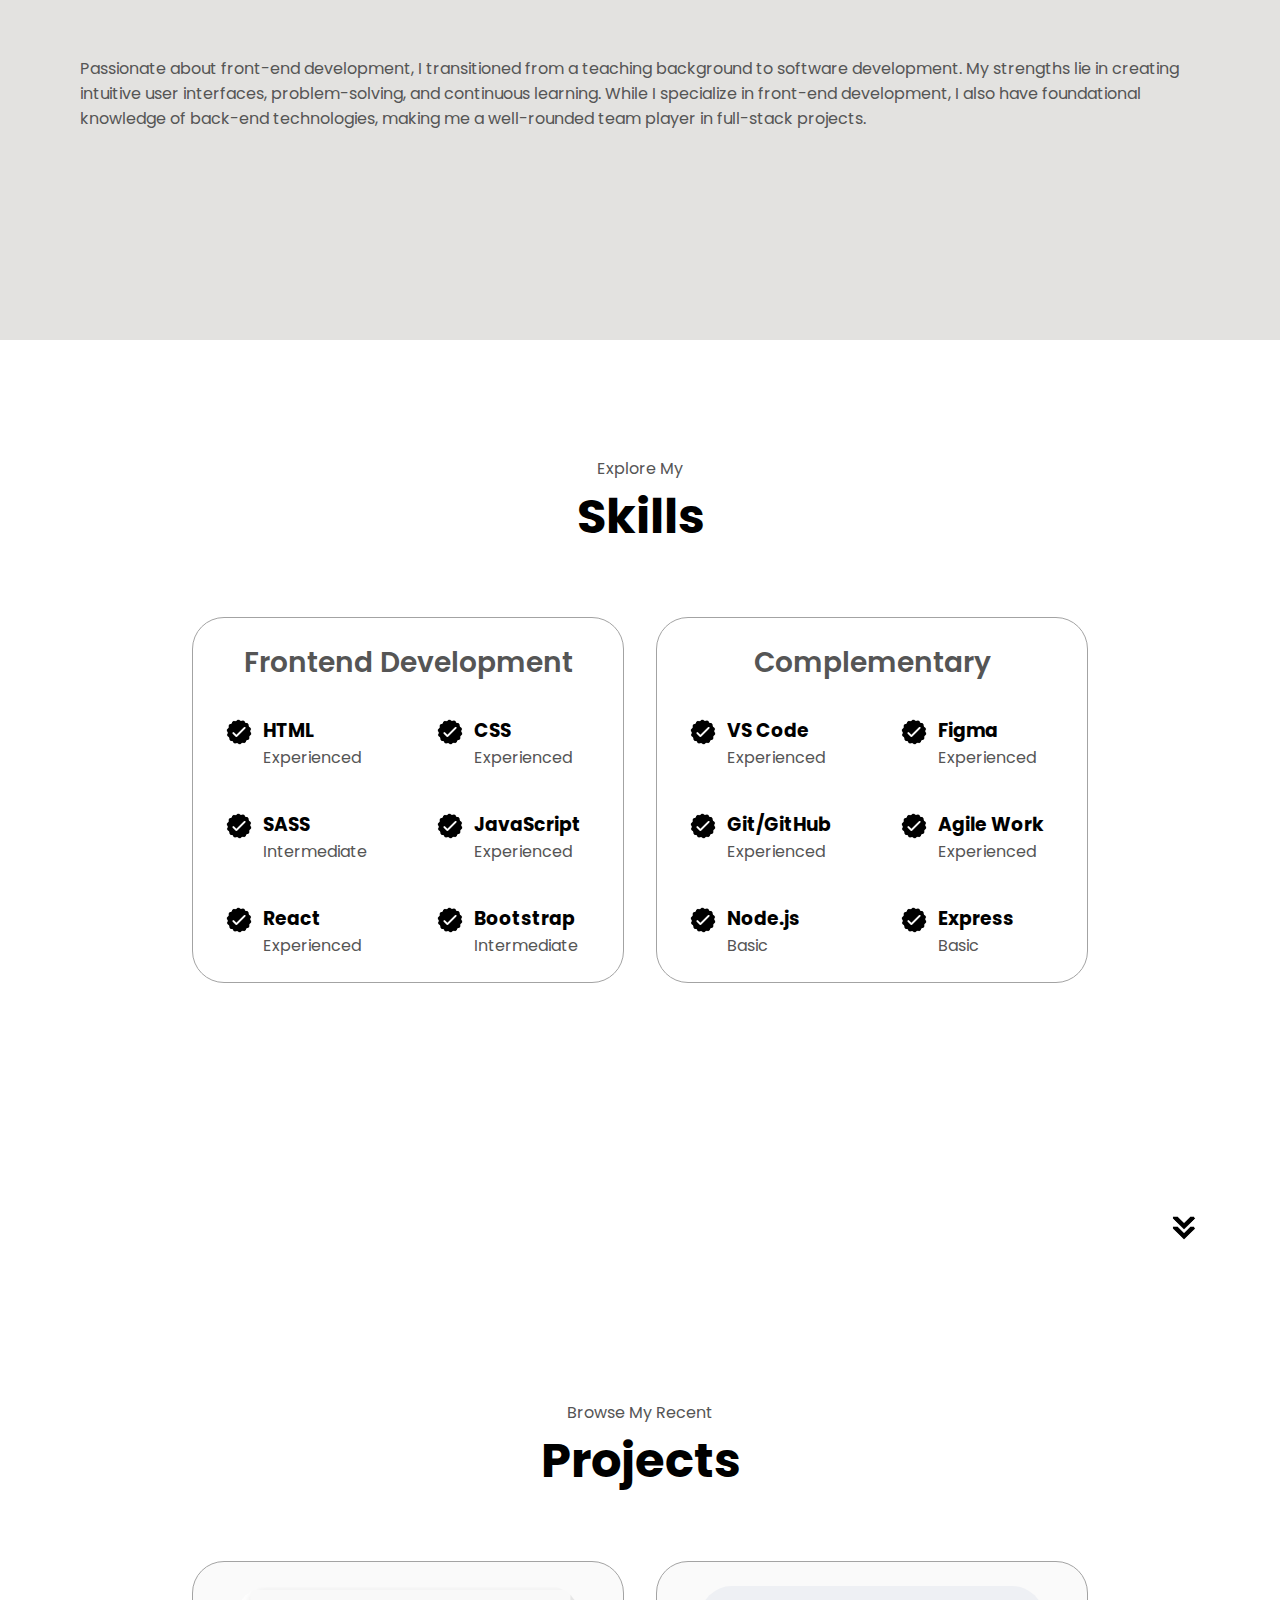
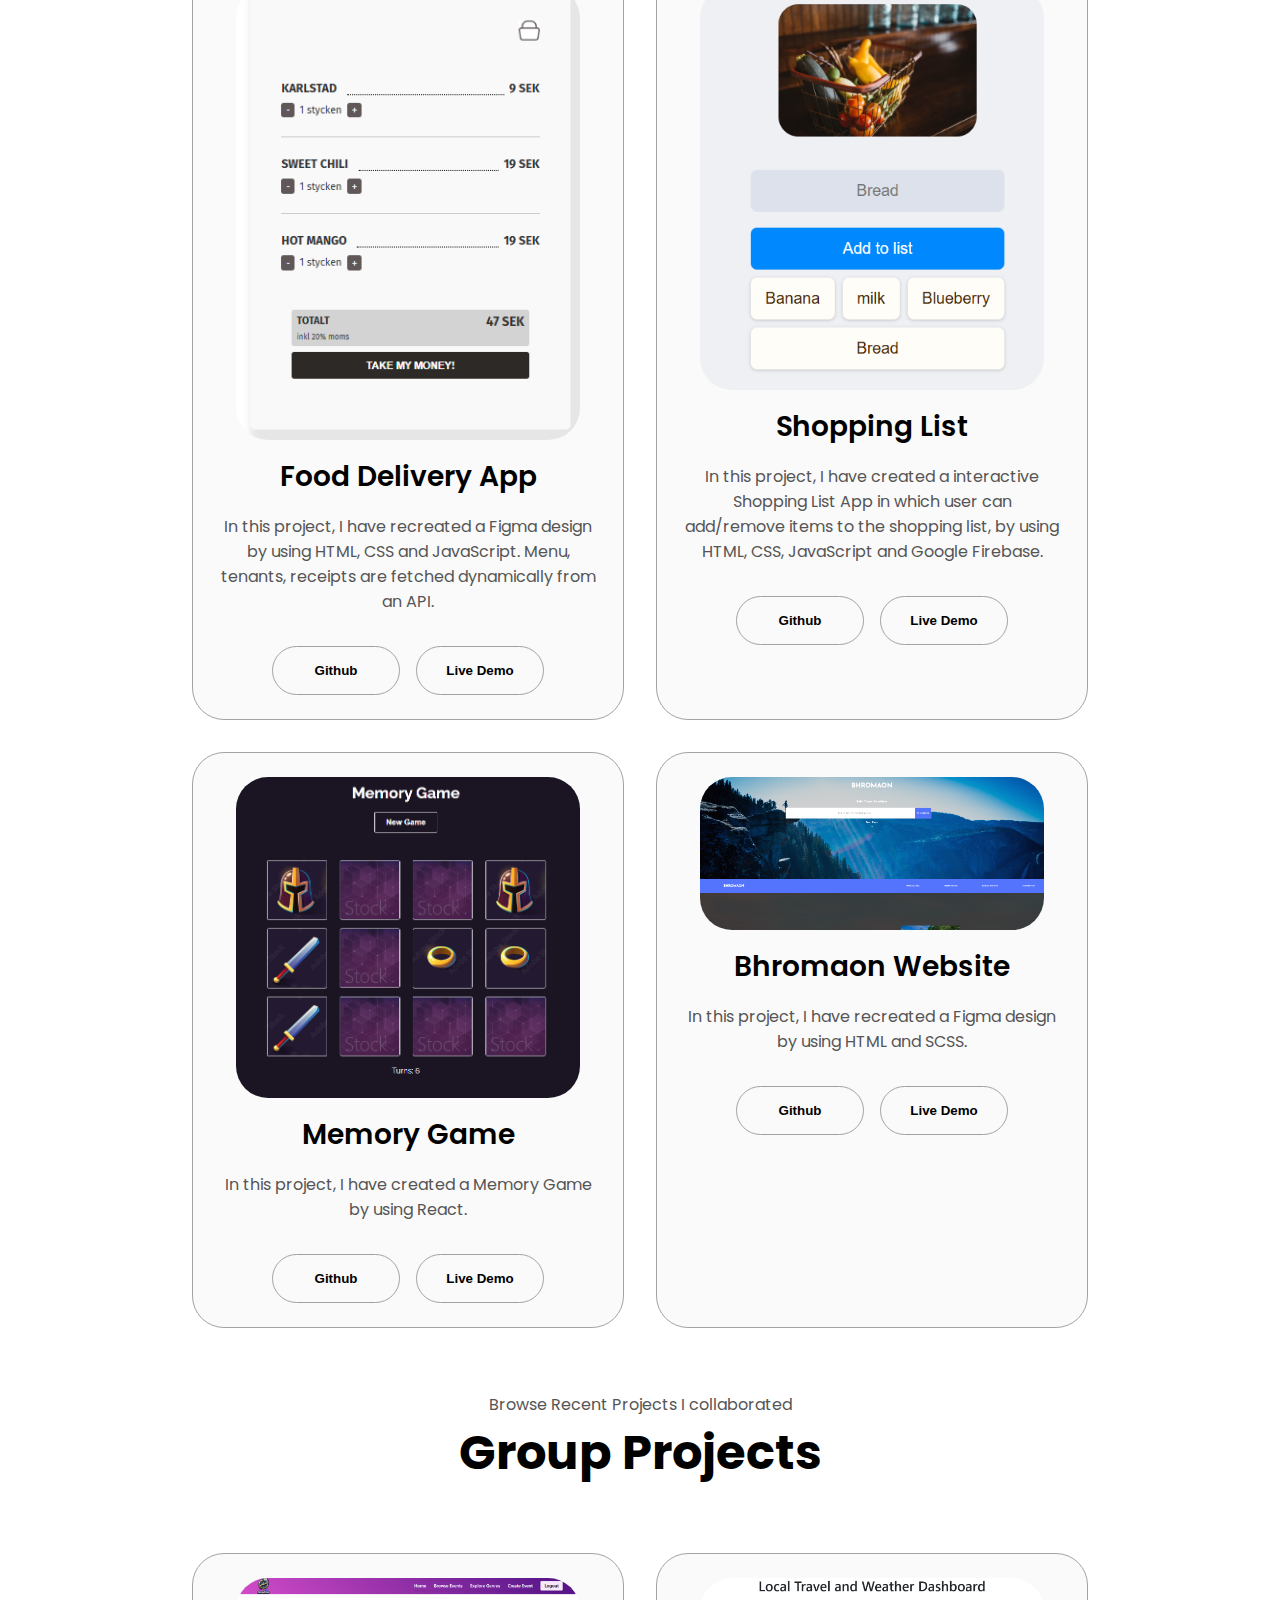
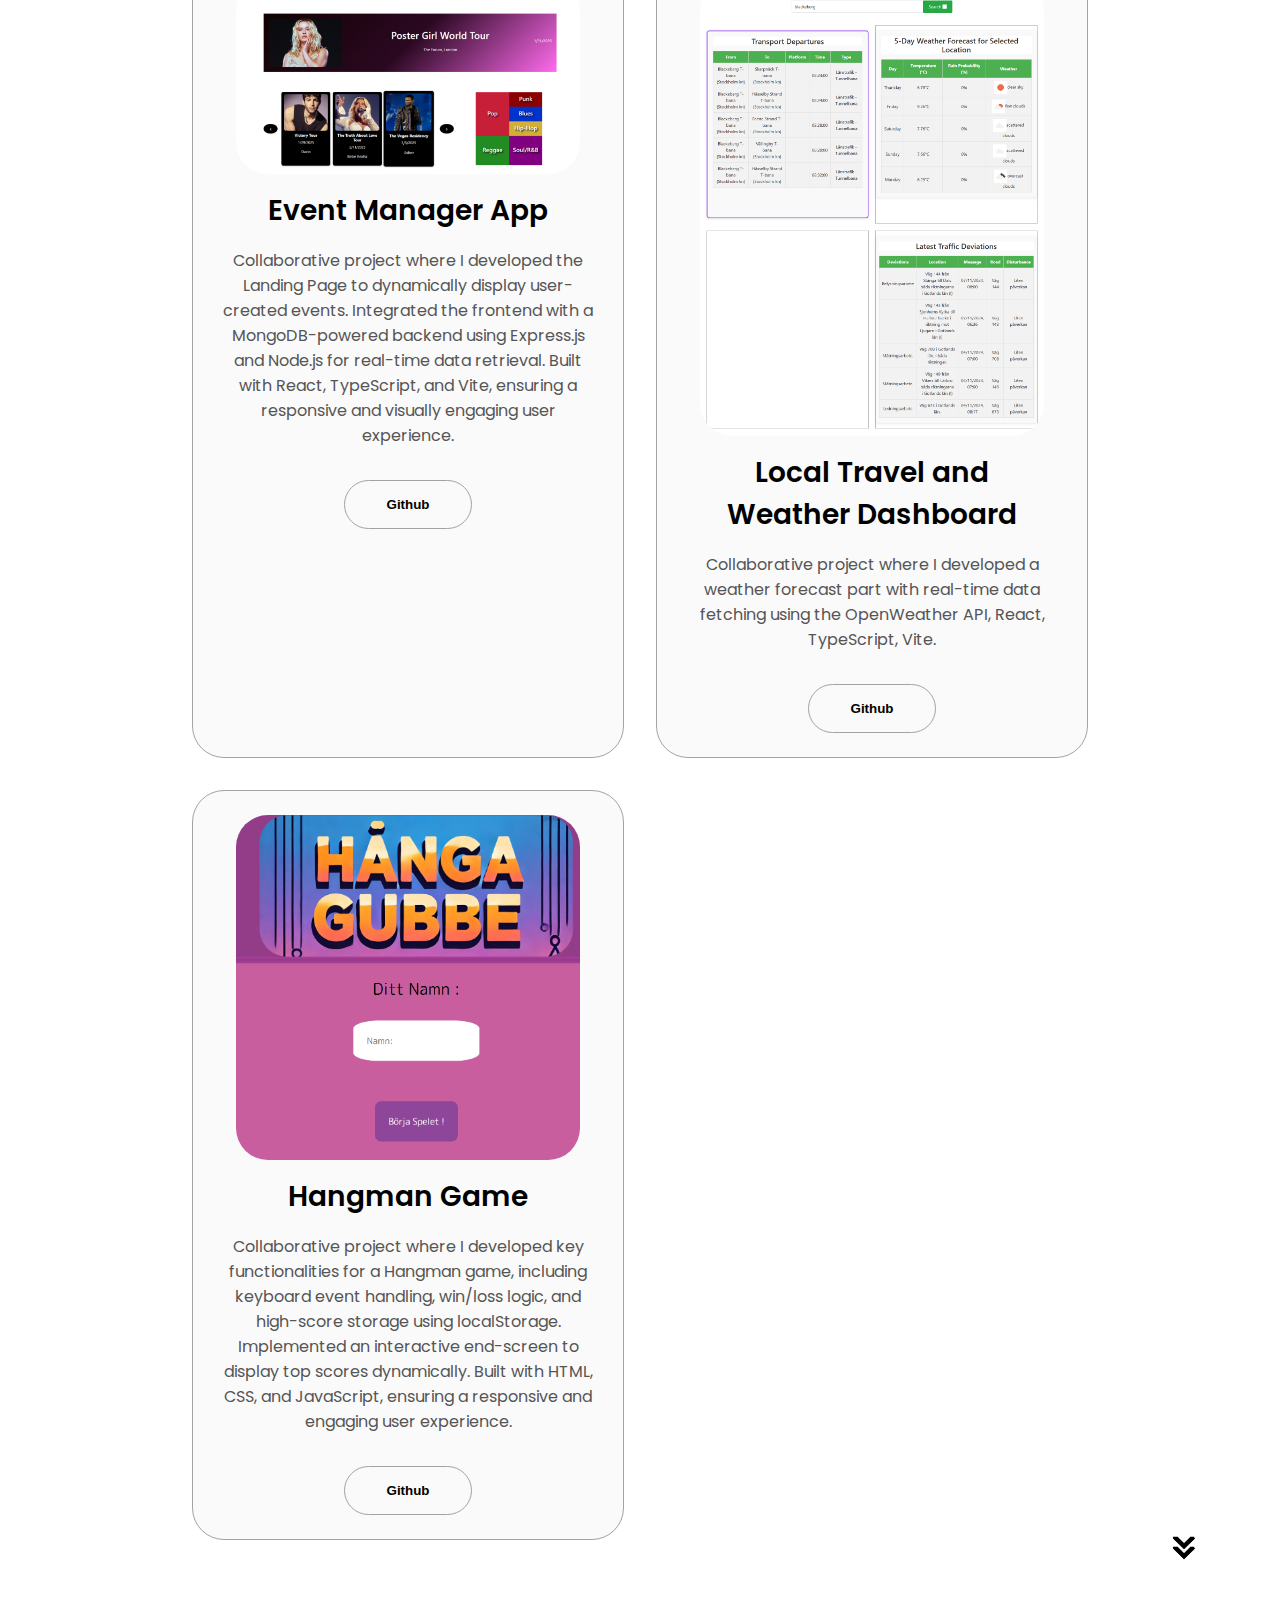
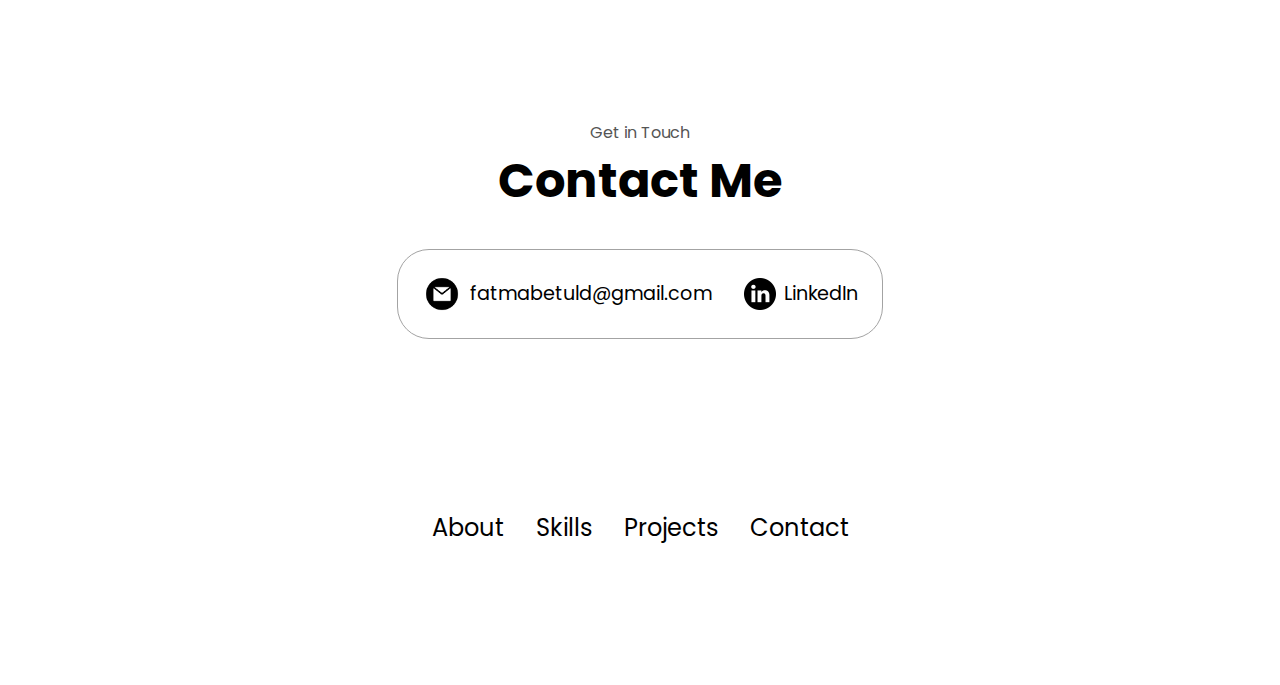
==== commit 9b357e28: "Added backend education and folder for styles" ====
--- a/index.html
+++ b/index.html
@@ -5,8 +5,8 @@
         <meta http-equiv="X-UA-Compatible" content="IE=edge" />
         <meta name="viewport" content="width=device-width, initial-scale=1.0" />
         <title>My Portfolio</title>
-        <link rel="stylesheet" href="style.css" />
-        <link rel="stylesheet" href="mediaqueries.css" />
+        <link rel="stylesheet" href="styles/style.css" />
+        <link rel="stylesheet" href="styles/mediaqueries.css" />
         <link
             rel="shortcut icon"
             href="/assets/favicon.ico"
@@ -115,10 +115,11 @@
                             />
                             <h3>Education</h3>
                             <p>
-                                Frontend Developer Program <br />IT – Tech for
-                                Women Course<br />M.Sc. Masters Degree in
-                                Educational Research<br />B.Sc. Bachelors Degree
-                                in Early Childhood Education
+                                Frontend Developer Program <br />Backend
+                                Developer Program <br />IT – Tech for Women
+                                Course<br />M.Sc. Masters Degree in Educational
+                                Research<br />B.Sc. Bachelors Degree in Early
+                                Childhood Education
                             </p>
                         </div>
                     </div>
--- a/styles/style.css
+++ b/styles/style.css
@@ -0,0 +1,452 @@
+/* GENERAL */
+
+@import url("https://fonts.googleapis.com/css2?family=Poppins:wght@300;400;500;600&display=swap");
+
+* {
+  margin: 0;
+  padding: 0;
+}
+
+body {
+  font-family: "Poppins", sans-serif;
+}
+
+html {
+  scroll-behavior: smooth;
+}
+
+p {
+  color: rgb(85, 85, 85);
+}
+
+/* TRANSITION */
+
+a,
+.btn {
+  transition: all 300ms ease;
+}
+
+/* DESKTOP NAV */
+
+nav,
+.nav-links {
+  display: flex;
+}
+
+nav {
+  justify-content: space-around;
+  align-items: center;
+  height: 17vh;
+}
+
+.nav-links {
+  gap: 2rem;
+  list-style: none;
+  font-size: 1.5rem;
+}
+
+a {
+  color: black;
+  text-decoration: none;
+  text-decoration-color: white;
+}
+
+a:hover {
+  color: grey;
+  text-decoration: underline;
+  text-underline-offset: 1rem;
+  text-decoration-color: rgb(181, 181, 181);
+}
+
+.logo {
+  font-size: 2rem;
+}
+
+.logo:hover {
+  cursor: default;
+}
+
+/* HAMBURGER MENU */
+
+#hamburger-nav {
+  display: none;
+}
+
+.hamburger-menu {
+  position: relative;
+  display: inline-block;
+}
+
+.hamburger-icon {
+  display: flex;
+  flex-direction: column;
+  justify-content: space-between;
+  height: 24px;
+  width: 30px;
+  cursor: pointer;
+}
+
+.hamburger-icon span {
+  width: 100%;
+  height: 2px;
+  background-color: black;
+  transition: all 0.3 ease-in-out;
+}
+
+.menu-links {
+  position: absolute;
+  top: 100%;
+  right: 0;
+  background-color: white;
+  width: fit-content;
+  max-height: 0;
+  overflow: hidden;
+  transition: all 0.3 ease-in-out;
+}
+
+.menu-links a {
+  display: block;
+  padding: 10px;
+  text-align: center;
+  font-size: 1.5rem;
+  color: black;
+  text-decoration: none;
+  transition: all 0.3 ease-in-out;
+}
+
+.menu-links li {
+  list-style: none;
+}
+
+.menu-links.open {
+  max-height: 300px;
+}
+
+.hamburger-icon.open span:first-child {
+  transform: rotate(45deg) translate(10px, 5px);
+}
+
+.hamburger-icon.open span:nth-child(2) {
+  opacity: 0;
+}
+
+.hamburger-icon.open span:last-child {
+  transform: rotate(-45deg) translate(10px, -5px);
+}
+
+.hamburger-icon span:first-child {
+  transform: none;
+}
+
+.hamburger-icon span:first-child {
+  opacity: 1;
+}
+
+.hamburger-icon span:first-child {
+  transform: none;
+}
+
+/* SECTIONS */
+
+section {
+  padding-top: 4vh;
+  height: 96vh;
+  margin: 5rem 10rem;
+  box-sizing: border-box;
+  min-height: fit-content;
+}
+
+.section-container {
+  display: flex;
+}
+
+/* PROFILE SECTION */
+
+#profile {
+  display: flex;
+  justify-content: center;
+  gap: 5rem;
+  height: 80vh;
+}
+
+.section__pic-container{
+  display: flex;
+  justify-content: center;
+  height: 400px;
+  width: 400px;
+  margin: auto 0;
+}
+.section__pic-container img{
+  border-radius: 50%;
+}
+
+.section__text {
+  align-self: center;
+  text-align: center;
+}
+
+.section__text p {
+  font-weight: 600;
+}
+
+.section__text__p1 {
+  text-align: center;
+}
+
+.section__text__p2 {
+  font-size: 1.75rem;
+  margin-bottom: 1rem;
+}
+
+.title {
+  font-size: 3rem;
+  text-align: center;
+}
+
+#socials-container {
+  display: flex;
+  justify-content: center;
+  margin-top: 1rem;
+  gap: 1rem;
+  margin-bottom: 10vh;
+}
+
+/* ICONS */
+
+.icon {
+  cursor: pointer;
+  height: 2rem;
+}
+
+/* BUTTONS */
+
+.btn-container {
+  display: flex;
+  justify-content: center;
+  gap: 1rem;
+}
+
+.btn {
+  font-weight: 600;
+  transition: all 300ms ease;
+  padding: 1rem;
+  width: 8rem;
+  border-radius: 2rem;
+}
+
+.btn-color-1,
+.btn-color-2 {
+  border: rgb(53, 53, 53) 0.1rem solid;
+}
+
+.btn-color-1:hover,
+.btn-color-2:hover {
+  cursor: pointer;
+}
+
+.btn-color-1,
+.btn-color-2:hover {
+  background: rgb(53, 53, 53);
+  color: white;
+}
+
+.btn-color-1:hover {
+  background: rgb(0, 0, 0);
+}
+
+.btn-color-2 {
+  background: none;
+}
+
+.btn-color-2:hover {
+  border: rgb(255, 255, 255) 0.1rem solid;
+}
+
+.btn-container {
+  gap: 1rem;
+}
+
+/* ABOUT SECTION */
+
+#about {
+  position: relative;
+  /* margin-bottom: 10vh; */
+  margin: 5em 0;
+  background-color: rgb(227, 226, 224);
+}
+
+.about-containers {
+  gap: 2rem;
+  margin: 4em 2em;
+}
+
+.about-details-container {
+  justify-content: center;
+  flex-direction: column;
+  margin: 3em 5em;
+}
+
+.about-details-container .text-container{
+  margin-bottom: 4em;
+}
+
+.about-containers,
+.about-details-container {
+  display: flex;
+}
+
+.about-pic {
+  border-radius: 2rem;
+}
+
+.arrow {
+  position: absolute;
+  right: -5rem;
+  bottom: 2.5rem;
+}
+
+.details-container {
+  padding: 1.5rem;
+  flex: 1;
+  background: white;
+  border-radius: 2rem;
+  border: rgb(53, 53, 53) 0.1rem solid;
+  border-color: rgb(163, 163, 163);
+  text-align: center;
+}
+
+.section-container {
+  gap: 4rem;
+  height: 80%;
+}
+
+.section__pic-container {
+  height: 400px;
+  width: 400px;
+  margin: auto 0;
+}
+
+/* EXPERIENCE SECTION */
+
+#experience {
+  position: relative;
+}
+
+.experience-sub-title {
+  color: rgb(85, 85, 85);
+  font-weight: 600;
+  font-size: 1.75rem;
+  margin-bottom: 2rem;
+}
+
+.experience-details-container {
+  display: flex;
+  justify-content: center;
+  flex-direction: column;
+}
+
+.article-container {
+  display: flex;
+  text-align: initial;
+  flex-wrap: wrap;
+  flex-direction: row;
+  gap: 2.5rem;
+  justify-content: space-around;
+}
+
+article {
+  display: flex;
+  width: 10rem;
+  gap: 0.5rem;
+}
+
+article .icon {
+  cursor: default;
+}
+
+/* PROJECTS SECTION */
+
+#projects {
+  position: relative;
+}
+
+.projects-grid{
+  display: grid;
+  grid-template-columns: 1fr 1fr;
+}
+
+.project-description{
+  margin-bottom: 2rem;
+}
+
+.color-container {
+  border-color: rgb(163, 163, 163);
+  background: rgb(250, 250, 250);
+}
+
+.project-img {
+  border-radius: 2rem;
+  width: 90%;
+  height: 90%;
+}
+
+.project-title {
+  margin: 1rem;
+  color: black;
+}
+
+.project-btn {
+  color: black;
+  border-color: rgb(163, 163, 163);
+}
+
+/* CONTACT */
+
+#contact {
+  display: flex;
+  justify-content: center;
+  flex-direction: column;
+  height: 70vh;
+}
+
+.contact-info-upper-container {
+  display: flex;
+  justify-content: center;
+  border-radius: 2rem;
+  border: rgb(53, 53, 53) 0.1rem solid;
+  border-color: rgb(163, 163, 163);
+  background: (250, 250, 250);
+  margin: 2rem auto;
+  padding: 0.5rem;
+}
+
+.contact-info-container {
+  display: flex;
+  align-items: center;
+  justify-content: center;
+  gap: 0.5rem;
+  margin: 1rem;
+}
+
+.contact-info-container p {
+  font-size: larger;
+}
+
+.contact-icon {
+  cursor: default;
+}
+
+.email-icon {
+  height: 2.5rem;
+}
+
+/* FOOTER SECTION */
+
+footer {
+  height: 26vh;
+  margin: 0 1rem;
+}
+
+footer p {
+  text-align: center;
+}
--- a/styles/mediaqueries.css
+++ b/styles/mediaqueries.css
@@ -0,0 +1,112 @@
+@media screen and (max-width: 1400px) {
+  #profile {
+    height: 83vh;
+    margin-bottom: 6rem;
+  }
+  .about-containers {
+    flex-wrap: wrap;
+  }
+  #contact,
+  #projects {
+    height: fit-content;
+  }
+}
+
+@media screen and (max-width: 1200px) {
+  #desktop-nav {
+    display: none;
+  }
+  #hamburger-nav {
+    display: flex;
+  }
+  #experience,
+  .experience-details-container {
+    margin-top: 2rem;
+  }
+  #profile,
+  .section-container {
+    display: block;
+  }
+  .arrow {
+    display: none;
+  }
+  section,
+  .section-container {
+    height: fit-content;
+  }
+  section {
+    margin: 0 5%;
+  }
+  .section__pic-container {
+    width: 275px;
+    height: 275px;
+    margin: 0 auto 2rem;
+  }
+  .about-containers {
+    margin-top: 0;
+  }
+}
+
+@media screen and (max-width: 800px){
+  .projects-grid{
+    display: grid;
+    grid-template-columns: 1fr;
+  }
+}
+
+@media screen and (max-width: 700px) {
+  #contact,
+  footer {
+    height: 40vh;
+  }
+  #profile {
+    height: 83vh;
+    margin-bottom: 0;
+  }
+  article {
+    font-size: 1rem;
+  }
+  footer nav {
+    height: fit-content;
+    margin-bottom: 2rem;
+  }
+  .about-containers,
+  .contact-info-upper-container,
+  .btn-container {
+    flex-wrap: wrap;
+  }
+  .contact-info-container {
+    margin: 0;
+  }
+  .contact-info-container p,
+  .nav-links li a {
+    font-size: 1rem;
+  }
+  .experience-sub-title {
+    font-size: 1.25rem;
+  }
+  .logo {
+    font-size: 1.5rem;
+  }
+  .nav-links {
+    flex-direction: column;
+    gap: 0.5rem;
+    text-align: center;
+  }
+  .section__pic-container {
+    width: auto;
+    height: 46vw;
+    justify-content: center;
+  }
+  .section__text__p2 {
+    font-size: 1.25rem;
+  }
+  .title {
+    font-size: 2rem;
+  }
+  .text-container {
+    text-align: justify;
+  }
+
+
+}
